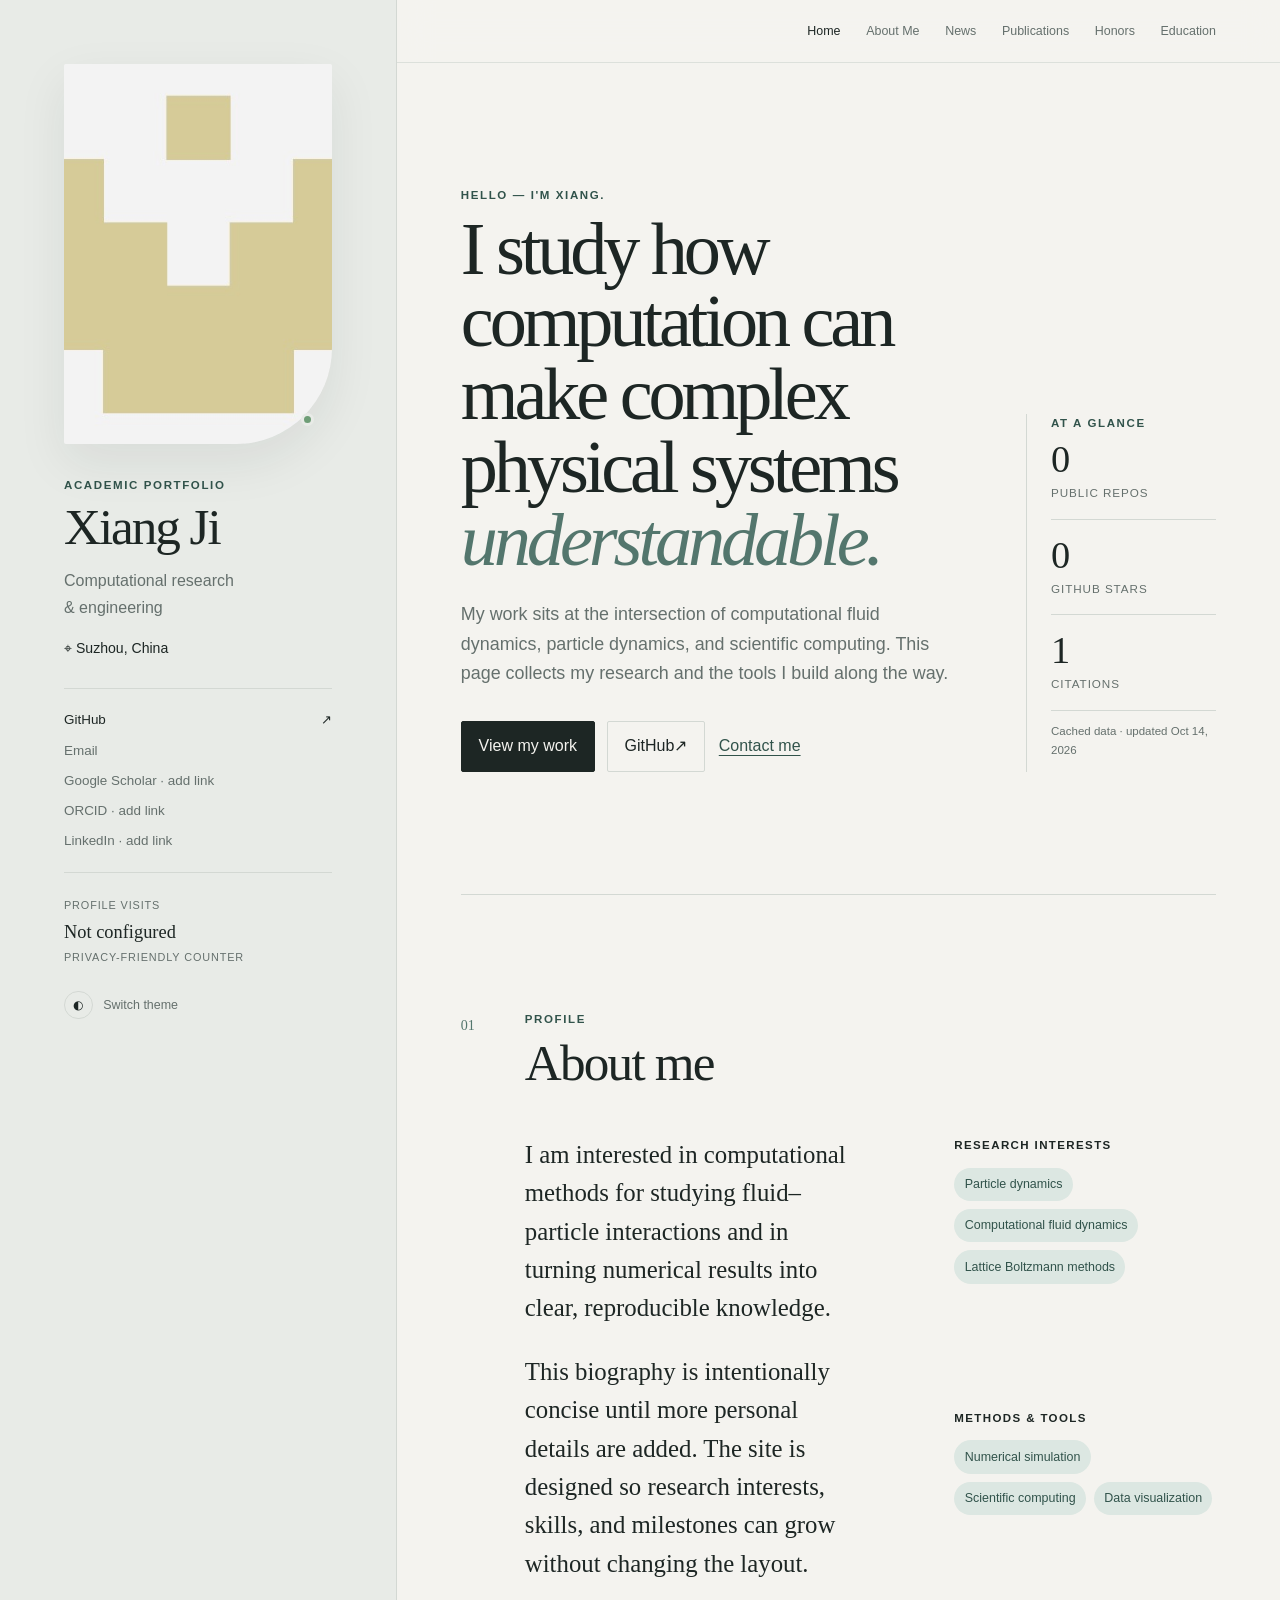
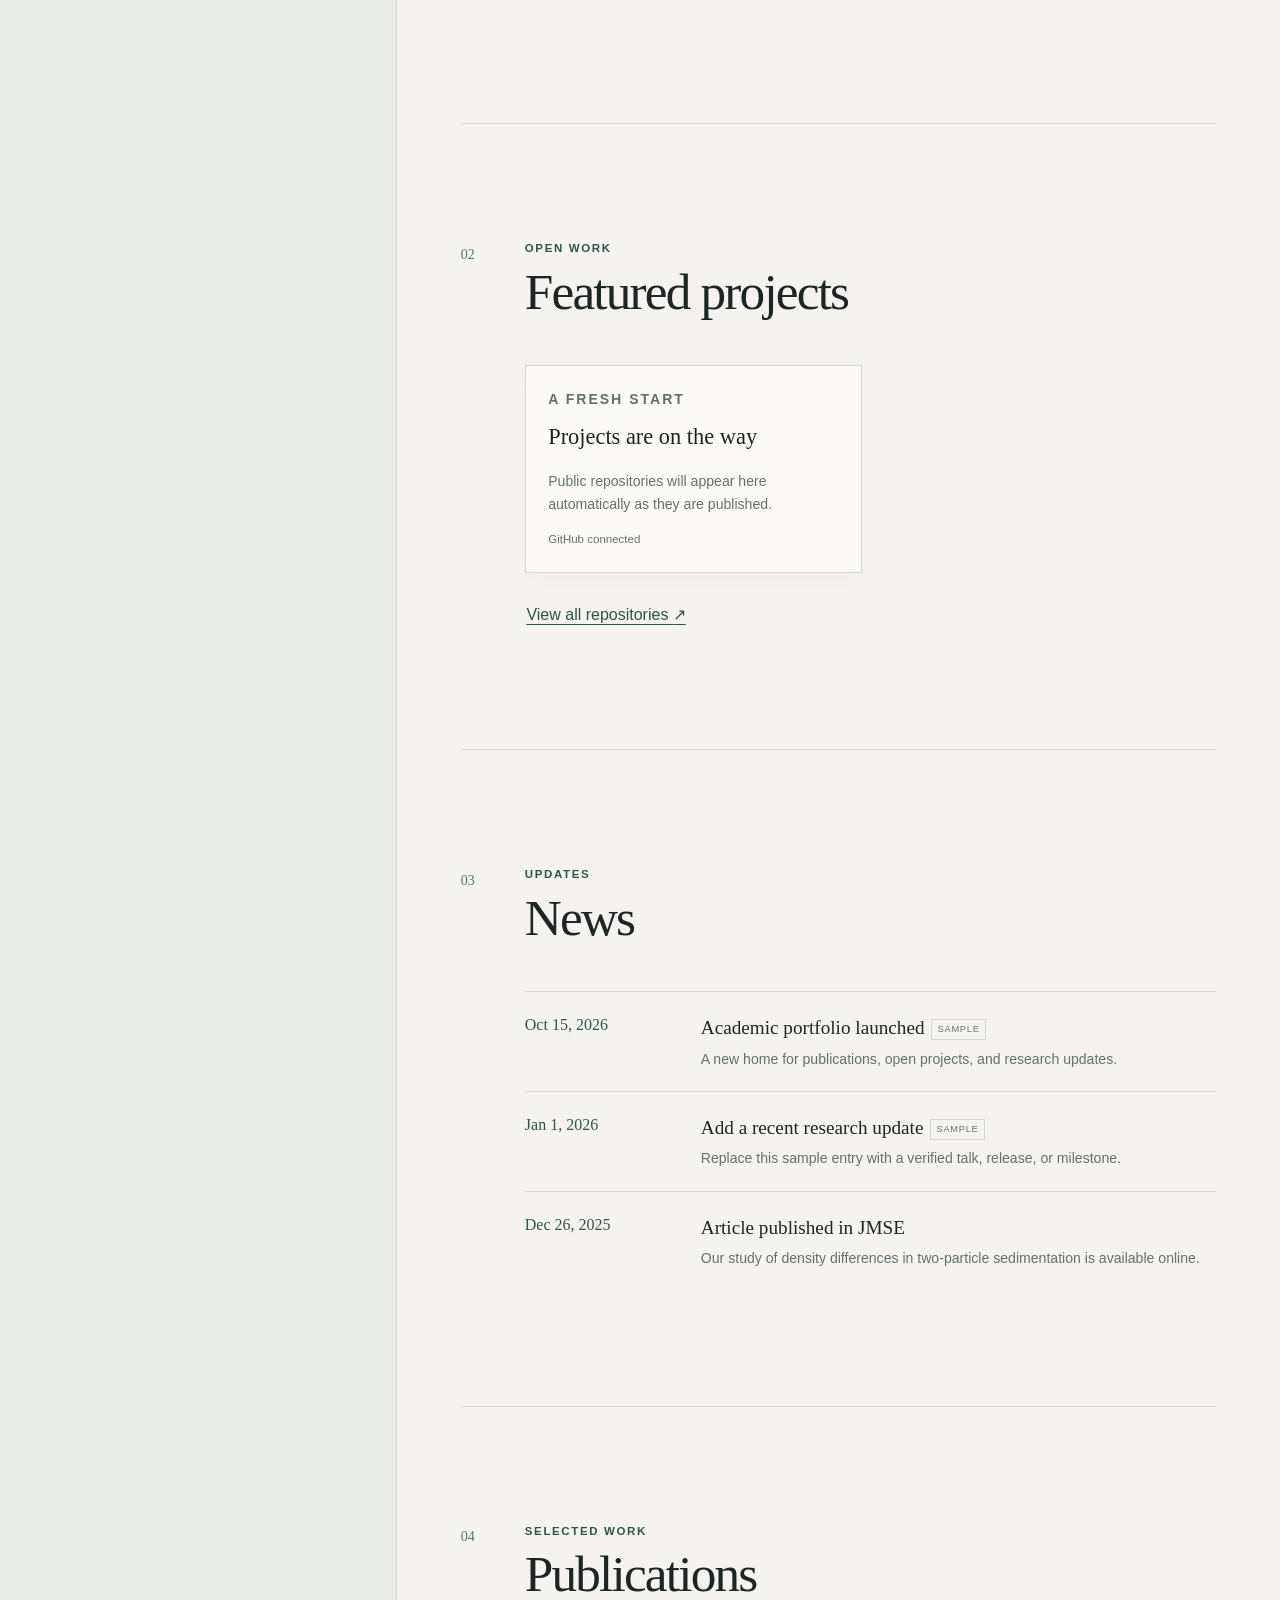
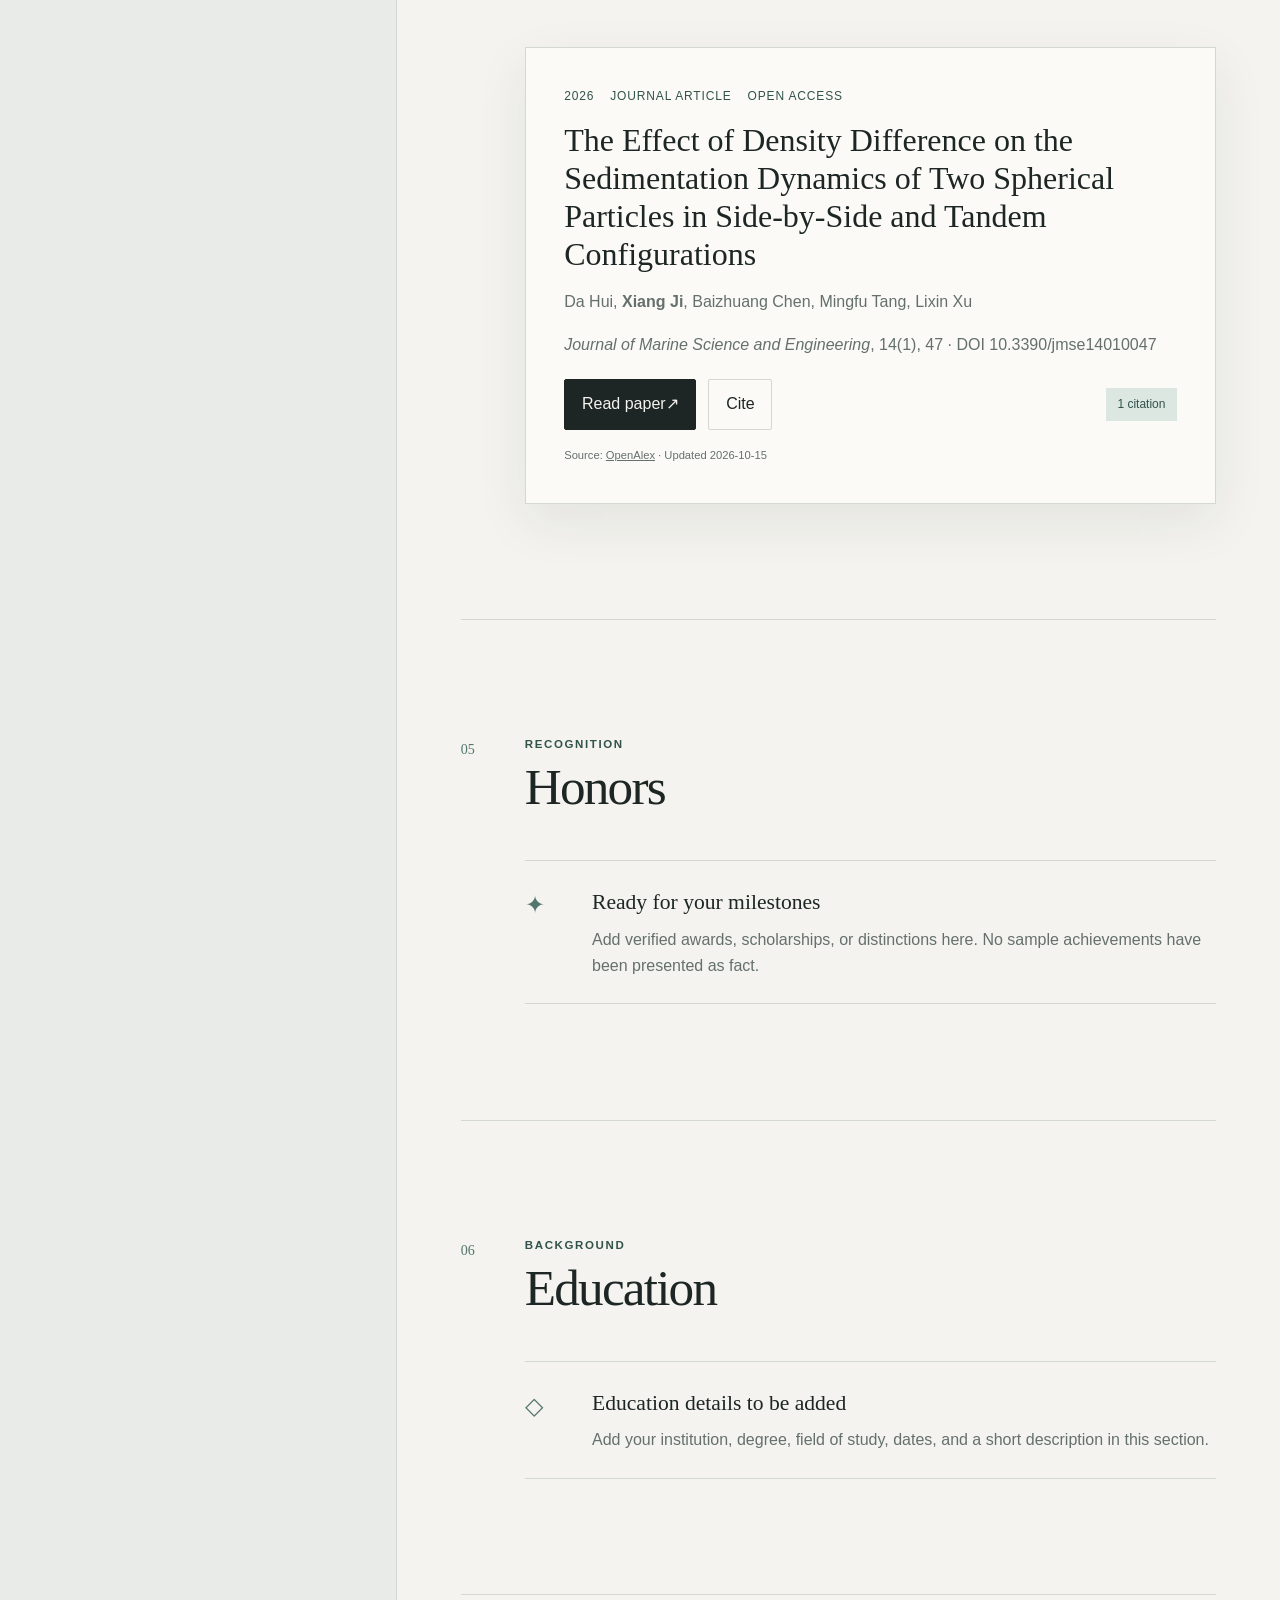
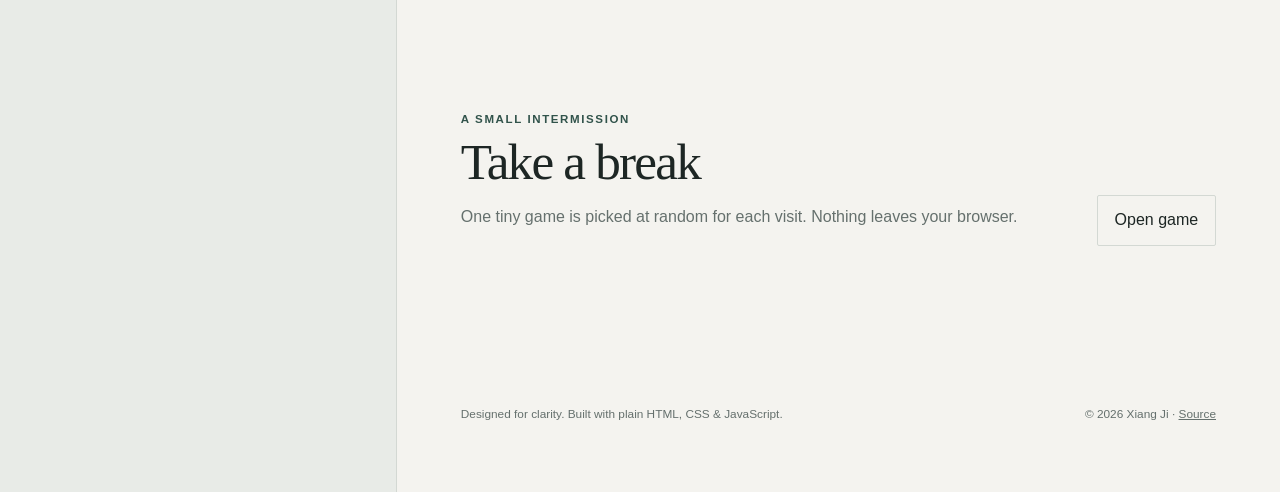
==== index.html @ 52440ca0 "Publish academic portfolio" ====
<!doctype html>
<html lang="en">
<head>
  <meta charset="utf-8">
  <meta name="viewport" content="width=device-width, initial-scale=1">
  <title>Xiang Ji — Academic & Research Portfolio</title>
  <meta name="description" content="Xiang Ji's academic portfolio: research, publications, projects, honors, and education.">
  <meta name="theme-color" content="#f4f3ef">
  <link rel="canonical" href="https://jixiang0278.github.io/">
  <link rel="icon" href="assets/favicon.svg" type="image/svg+xml">
  <meta property="og:type" content="website">
  <meta property="og:title" content="Xiang Ji — Academic & Research Portfolio">
  <meta property="og:description" content="Research, publications, projects, honors, and education.">
  <meta property="og:url" content="https://jixiang0278.github.io/">
  <meta property="og:image" content="https://avatars.githubusercontent.com/u/342905541?v=4">
  <link rel="preconnect" href="https://api.github.com">
  <link rel="preconnect" href="https://api.openalex.org">
  <link rel="stylesheet" href="styles.css">
  <script type="application/ld+json">
  {
    "@context": "https://schema.org",
    "@type": "Person",
    "name": "Xiang Ji",
    "url": "https://jixiang0278.github.io/",
    "sameAs": ["https://github.com/jixiang0278"],
    "homeLocation": {"@type": "Place", "name": "Suzhou, China"},
    "knowsAbout": ["Computational fluid dynamics", "Particle dynamics", "Scientific computing"]
  }
  </script>
</head>
<body>
  <a class="skip-link" href="#main-content">Skip to content</a>
  <div class="page-shell">
    <aside class="profile-panel" aria-label="Profile">
      <div class="profile-panel__inner">
        <div class="portrait-wrap">
          <img class="portrait" src="assets/profile.jpg" alt="Portrait of Xiang Ji" width="320" height="380" loading="eager" onerror="this.onerror=null;this.src='assets/profile-placeholder.svg'">
          <span class="availability-dot" aria-hidden="true"></span>
        </div>
        <p class="eyebrow">Academic portfolio</p>
        <h1>Xiang Ji</h1>
        <p class="role">Computational research<br>& engineering</p>
        <p class="location"><span aria-hidden="true">⌖</span> Suzhou, China</p>

        <div class="profile-links" aria-label="Profile links">
          <a href="https://github.com/jixiang0278" target="_blank" rel="noreferrer">GitHub <span aria-hidden="true">↗</span></a>
          <!-- TODO: Replace the placeholders below with your real profiles. -->
          <a class="is-placeholder" href="mailto:3068784729@qq.com">Email</a>
          <span class="is-placeholder" title="Add your Google Scholar URL">Google Scholar · add link</span>
          <span class="is-placeholder" title="Add your ORCID URL">ORCID · add link</span>
          <span class="is-placeholder" title="Add your LinkedIn URL">LinkedIn · add link</span>
        </div>

        <div class="visitor-card" aria-live="polite">
          <span class="visitor-card__label">Profile visits</span>
          <strong id="visitor-count">Not configured</strong>
          <span class="visitor-card__note">Privacy-friendly counter</span>
        </div>

        <button class="theme-toggle" id="theme-toggle" type="button" aria-label="Switch color theme" aria-pressed="false">
          <span class="theme-toggle__icon" aria-hidden="true">◐</span>
          <span>Switch theme</span>
        </button>
      </div>
    </aside>

    <div class="content-column">
      <header class="site-header">
        <nav class="site-nav" aria-label="Primary navigation">
          <a href="#home" class="active">Home</a>
          <a href="#about">About Me</a>
          <a href="#news">News</a>
          <a href="#publications">Publications</a>
          <a href="#honors">Honors</a>
          <a href="#education">Education</a>
        </nav>
      </header>

      <main id="main-content">
        <section class="hero section" id="home" aria-labelledby="home-heading">
          <div class="hero__copy">
            <p class="kicker">Hello — I'm Xiang.</p>
            <h2 id="home-heading">I study how computation can make complex physical systems <em>understandable.</em></h2>
            <p class="hero__lede">My work sits at the intersection of computational fluid dynamics, particle dynamics, and scientific computing. This page collects my research and the tools I build along the way.</p>
            <div class="button-row">
              <a class="button button--primary" href="#publications">View my work</a>
              <a class="button button--secondary" href="https://github.com/jixiang0278" target="_blank" rel="noreferrer">GitHub <span aria-hidden="true">↗</span></a>
              <a class="text-link" href="mailto:3068784729@qq.com">Contact me</a>
            </div>
          </div>
          <div class="hero__aside" aria-label="At a glance">
            <p class="micro-label">At a glance</p>
            <div class="stat-grid">
              <div><strong id="repo-count">0</strong><span>public repos</span></div>
              <div><strong id="star-count">0</strong><span>GitHub stars</span></div>
              <div><strong id="citation-count">1</strong><span>citations</span></div>
            </div>
            <p class="data-note" id="stats-note">Cached data · updated 15 Oct 2026</p>
          </div>
        </section>

        <section class="section" id="about" aria-labelledby="about-heading">
          <div class="section-heading">
            <p class="section-index">01</p>
            <div><p class="eyebrow">Profile</p><h2 id="about-heading">About me</h2></div>
          </div>
          <div class="about-grid">
            <div class="prose">
              <!-- TODO: Personalize this draft biography. -->
              <p>I am interested in computational methods for studying fluid–particle interactions and in turning numerical results into clear, reproducible knowledge.</p>
              <p>This biography is intentionally concise until more personal details are added. The site is designed so research interests, skills, and milestones can grow without changing the layout.</p>
            </div>
            <div class="tag-groups">
              <div><h3>Research interests</h3><ul class="tag-list"><li>Particle dynamics</li><li>Computational fluid dynamics</li><li>Lattice Boltzmann methods</li></ul></div>
              <div><h3>Methods & tools</h3><ul class="tag-list"><li>Numerical simulation</li><li>Scientific computing</li><li>Data visualization</li></ul></div>
            </div>
          </div>
        </section>

        <section class="section projects-section" id="projects" aria-labelledby="projects-heading">
          <div class="section-heading">
            <p class="section-index">02</p>
            <div><p class="eyebrow">Open work</p><h2 id="projects-heading">Featured projects</h2></div>
          </div>
          <div class="project-grid" id="project-grid" aria-live="polite">
            <article class="project-card project-card--loading"><p>Loading public repositories…</p></article>
          </div>
          <a class="text-link arrow-link" href="https://github.com/jixiang0278?tab=repositories" target="_blank" rel="noreferrer">View all repositories <span aria-hidden="true">↗</span></a>
        </section>

        <section class="section" id="news" aria-labelledby="news-heading">
          <div class="section-heading">
            <p class="section-index">03</p>
            <div><p class="eyebrow">Updates</p><h2 id="news-heading">News</h2></div>
          </div>
          <ol class="timeline" id="news-list">
            <li><time>Draft</time><div><h3>News is ready to personalize</h3><p>Replace the clearly marked sample entries in <code>data/news.json</code>.</p></div></li>
          </ol>
        </section>

        <section class="section" id="publications" aria-labelledby="publications-heading">
          <div class="section-heading">
            <p class="section-index">04</p>
            <div><p class="eyebrow">Selected work</p><h2 id="publications-heading">Publications</h2></div>
          </div>
          <div id="publication-list">
            <article class="publication-card">
              <p>Loading publication data…</p>
            </article>
          </div>
        </section>

        <section class="section" id="honors" aria-labelledby="honors-heading">
          <div class="section-heading">
            <p class="section-index">05</p>
            <div><p class="eyebrow">Recognition</p><h2 id="honors-heading">Honors</h2></div>
          </div>
          <div class="empty-state">
            <span aria-hidden="true">✦</span>
            <div><h3>Ready for your milestones</h3><p>Add verified awards, scholarships, or distinctions here. No sample achievements have been presented as fact.</p></div>
          </div>
        </section>

        <section class="section" id="education" aria-labelledby="education-heading">
          <div class="section-heading">
            <p class="section-index">06</p>
            <div><p class="eyebrow">Background</p><h2 id="education-heading">Education</h2></div>
          </div>
          <div class="empty-state">
            <span aria-hidden="true">◇</span>
            <div><h3>Education details to be added</h3><p>Add your institution, degree, field of study, dates, and a short description in this section.</p></div>
          </div>
        </section>

        <section class="section game-section" id="break" aria-labelledby="game-heading">
          <div class="game-intro">
            <div><p class="eyebrow">A small intermission</p><h2 id="game-heading">Take a break</h2><p>One tiny game is picked at random for each visit. Nothing leaves your browser.</p></div>
            <button class="button button--secondary" id="game-toggle" type="button" aria-expanded="false" aria-controls="game-panel">Open game</button>
          </div>
          <div class="game-panel" id="game-panel" hidden>
            <div class="game-toolbar">
              <div><p class="micro-label">Now playing</p><h3 id="game-title">Mini game</h3></div>
              <p class="score">Score <strong id="game-score">0</strong></p>
              <div class="game-actions"><button id="game-start" type="button">Start</button><button id="game-pause" type="button">Pause</button><button id="game-restart" type="button">Restart</button></div>
            </div>
            <div class="game-stage" id="game-stage" tabindex="0" aria-label="Mini game area"></div>
            <p class="game-help" id="game-help">Open the game to see the controls.</p>
          </div>
        </section>
      </main>

      <footer class="site-footer">
        <p>Designed for clarity. Built with plain HTML, CSS & JavaScript.</p>
        <p>© <span id="current-year"></span> Xiang Ji · <a href="https://github.com/jixiang0278/jixiang0278.github.io">Source</a></p>
      </footer>
    </div>
  </div>

  <dialog class="citation-dialog" id="citation-dialog">
    <form method="dialog"><button class="dialog-close" aria-label="Close citation">×</button></form>
    <p class="eyebrow">BibTeX</p>
    <h2>Cite this work</h2>
    <pre id="bibtex-content"></pre>
    <button class="button button--primary" id="copy-bibtex" type="button">Copy BibTeX</button>
    <p class="copy-status" id="copy-status" aria-live="polite"></p>
  </dialog>

  <script src="script.js" defer></script>
</body>
</html>
---- styles.css ----
:root {
  color-scheme: light;
  --bg: #f4f3ef;
  --panel: #e8ebe7;
  --surface: #fbfaf7;
  --ink: #1d2624;
  --muted: #65706d;
  --line: #d3d8d3;
  --accent: #53766d;
  --accent-dark: #31534b;
  --accent-soft: #dce7e2;
  --serif: "Iowan Old Style", "Palatino Linotype", Palatino, Georgia, serif;
  --sans: Inter, ui-sans-serif, -apple-system, BlinkMacSystemFont, "Segoe UI", sans-serif;
  --shadow: 0 18px 50px rgba(29, 38, 36, .08);
}

[data-theme="dark"] {
  color-scheme: dark;
  --bg: #151a19;
  --panel: #1c2522;
  --surface: #202725;
  --ink: #eef1ec;
  --muted: #a5b0ac;
  --line: #34403c;
  --accent: #8bb2a7;
  --accent-dark: #bdd2cb;
  --accent-soft: #283a35;
  --shadow: 0 18px 50px rgba(0, 0, 0, .25);
}

* { box-sizing: border-box; }
html { scroll-behavior: smooth; scroll-padding-top: 6rem; }
body { margin: 0; background: var(--bg); color: var(--ink); font-family: var(--sans); line-height: 1.65; }
a { color: inherit; }
button, input { font: inherit; }
button, a { -webkit-tap-highlight-color: transparent; }
img { max-width: 100%; display: block; }
::selection { background: var(--accent); color: var(--surface); }

.skip-link { position: fixed; left: 1rem; top: -5rem; z-index: 100; padding: .7rem 1rem; background: var(--ink); color: var(--bg); border-radius: .4rem; }
.skip-link:focus { top: 1rem; }
.page-shell { display: grid; grid-template-columns: minmax(260px, 31vw) 1fr; min-height: 100vh; }
.profile-panel { background: var(--panel); border-right: 1px solid var(--line); }
.profile-panel__inner { position: sticky; top: 0; min-height: 100vh; max-width: 470px; margin-left: auto; padding: clamp(2rem, 5vw, 5.5rem); display: flex; flex-direction: column; align-items: flex-start; }
.portrait-wrap { position: relative; width: min(100%, 270px); margin-bottom: 2rem; }
.portrait { width: 100%; aspect-ratio: 4 / 4.5; object-fit: cover; object-position: center; filter: saturate(.78) contrast(1.03); border-radius: 2px 2px 6rem 2px; box-shadow: var(--shadow); background: var(--surface); }
.availability-dot { position: absolute; right: 1.1rem; bottom: 1.1rem; width: 13px; height: 13px; background: #6e9d76; border: 3px solid var(--panel); border-radius: 50%; }
.eyebrow, .kicker, .micro-label { margin: 0 0 .45rem; color: var(--accent-dark); font-size: .72rem; font-weight: 700; letter-spacing: .14em; text-transform: uppercase; }
.profile-panel h1 { margin: 0; font-family: var(--serif); font-size: clamp(2.5rem, 4vw, 4.3rem); font-weight: 500; line-height: .98; letter-spacing: -.04em; }
.role { margin: 1rem 0; color: var(--muted); font-size: 1rem; }
.location { margin: 0 0 1.75rem; font-size: .88rem; }
.profile-links { display: grid; gap: .5rem; width: 100%; max-width: 270px; padding: 1.25rem 0; border-top: 1px solid var(--line); border-bottom: 1px solid var(--line); font-size: .84rem; }
.profile-links a { text-decoration: none; display: flex; justify-content: space-between; }
.profile-links a:hover { color: var(--accent-dark); }
.is-placeholder { color: var(--muted); }
.visitor-card { margin: 1.5rem 0; display: grid; }
.visitor-card__label, .visitor-card__note { color: var(--muted); font-size: .68rem; letter-spacing: .08em; text-transform: uppercase; }
.visitor-card strong { margin: .1rem 0; font-family: var(--serif); font-size: 1.15rem; font-weight: 500; }
.theme-toggle { margin-top: auto; border: 0; padding: 0; background: transparent; color: var(--muted); cursor: pointer; display: inline-flex; gap: .65rem; align-items: center; font-size: .78rem; }
.theme-toggle__icon { display: grid; place-items: center; width: 1.8rem; height: 1.8rem; border: 1px solid var(--line); border-radius: 50%; color: var(--ink); }

.content-column { min-width: 0; }
.site-header { position: sticky; top: 0; z-index: 20; display: flex; justify-content: flex-end; padding: 1.3rem clamp(1.5rem, 5vw, 5rem); background: color-mix(in srgb, var(--bg) 88%, transparent); backdrop-filter: blur(16px); border-bottom: 1px solid color-mix(in srgb, var(--line) 72%, transparent); }
.site-nav { display: flex; gap: clamp(.8rem, 2vw, 2rem); overflow-x: auto; scrollbar-width: none; }
.site-nav a { position: relative; flex: 0 0 auto; color: var(--muted); font-size: .78rem; text-decoration: none; }
.site-nav a:hover, .site-nav a.active { color: var(--ink); }
.site-nav a.active::after { content: ""; position: absolute; left: 0; right: 0; bottom: -.45rem; height: 1px; background: var(--accent); }
main, .site-footer { width: min(1040px, calc(100% - clamp(3rem, 10vw, 10rem))); margin-inline: auto; }
.section { padding: clamp(4.5rem, 9vw, 8.5rem) 0; border-bottom: 1px solid var(--line); }
.hero { min-height: calc(100vh - 68px); display: grid; align-content: center; grid-template-columns: minmax(0, 1.8fr) minmax(190px, .7fr); gap: clamp(3rem, 6vw, 7rem); }
.hero h2 { margin: .5rem 0 1.5rem; max-width: 760px; font-family: var(--serif); font-size: clamp(2.8rem, 5.8vw, 6.6rem); font-weight: 400; line-height: .98; letter-spacing: -.055em; text-wrap: balance; }
.hero h2 em { color: var(--accent); font-weight: inherit; }
.hero__lede { max-width: 680px; margin: 0 0 2rem; color: var(--muted); font-size: clamp(1rem, 1.4vw, 1.16rem); }
.button-row { display: flex; flex-wrap: wrap; align-items: center; gap: .75rem; }
.button { display: inline-flex; align-items: center; justify-content: center; min-height: 44px; padding: .7rem 1.05rem; border: 1px solid var(--line); border-radius: 2px; text-decoration: none; cursor: pointer; transition: transform .18s ease, background .18s ease; }
.button:hover { transform: translateY(-2px); }
.button--primary { background: var(--ink); border-color: var(--ink); color: var(--bg); }
.button--secondary { background: transparent; color: var(--ink); }
.text-link { padding: .35rem .1rem; color: var(--accent-dark); text-underline-offset: .25rem; }
.hero__aside { align-self: end; padding-left: 1.5rem; border-left: 1px solid var(--line); }
.stat-grid { display: grid; gap: 1rem; }
.stat-grid div { display: grid; padding-bottom: 1rem; border-bottom: 1px solid var(--line); }
.stat-grid strong { font-family: var(--serif); font-size: 2.4rem; font-weight: 400; line-height: 1; }
.stat-grid span { margin-top: .3rem; color: var(--muted); font-size: .73rem; text-transform: uppercase; letter-spacing: .08em; }
.data-note { color: var(--muted); font-size: .72rem; }

.section-heading { display: grid; grid-template-columns: 4rem 1fr; margin-bottom: 3rem; }
.section-index { margin: .2rem 0 0; color: var(--accent); font-family: var(--serif); font-size: .88rem; }
.section-heading h2, .game-intro h2 { margin: 0; font-family: var(--serif); font-size: clamp(2.3rem, 4vw, 4.1rem); font-weight: 400; letter-spacing: -.035em; line-height: 1; }
.about-grid { display: grid; grid-template-columns: 1fr .8fr; gap: clamp(2rem, 8vw, 7rem); padding-left: 4rem; }
.prose { font-family: var(--serif); font-size: clamp(1.2rem, 2vw, 1.55rem); line-height: 1.55; }
.prose p:first-child { margin-top: 0; }
.tag-groups { display: grid; gap: 2rem; }
.tag-groups h3 { margin: 0 0 .8rem; font-size: .72rem; text-transform: uppercase; letter-spacing: .12em; }
.tag-list { display: flex; flex-wrap: wrap; gap: .5rem; margin: 0; padding: 0; list-style: none; }
.tag-list li { padding: .4rem .65rem; background: var(--accent-soft); color: var(--accent-dark); border-radius: 999px; font-size: .78rem; }
.project-grid { display: grid; grid-template-columns: repeat(2, minmax(0, 1fr)); gap: 1rem; margin: 0 0 1.5rem 4rem; }
.project-card { min-height: 200px; padding: 1.4rem; background: var(--surface); border: 1px solid var(--line); box-shadow: 0 8px 30px rgba(0,0,0,.025); display: flex; flex-direction: column; }
.project-card__top { display: flex; justify-content: space-between; gap: 1rem; }
.project-card h3 { margin: 0; font-family: var(--serif); font-size: 1.4rem; font-weight: 500; }
.project-card h3 a { text-decoration: none; }
.project-card h3 a:hover { color: var(--accent-dark); }
.project-card p { color: var(--muted); font-size: .88rem; }
.project-card__meta { display: flex; gap: 1rem; margin-top: auto; color: var(--muted); font-size: .72rem; }
.language-dot { display: inline-block; width: 7px; height: 7px; margin-right: .35rem; border-radius: 50%; background: var(--accent); }
.arrow-link { display: inline-block; margin-left: 4rem; }

.timeline { margin: 0 0 0 4rem; padding: 0; list-style: none; }
.timeline li { display: grid; grid-template-columns: 9rem 1fr; gap: 2rem; padding: 1.25rem 0; border-top: 1px solid var(--line); }
.timeline time { color: var(--accent-dark); font-family: var(--serif); }
.timeline h3 { margin: 0; font-family: var(--serif); font-size: 1.2rem; font-weight: 500; }
.timeline p { margin: .25rem 0 0; color: var(--muted); font-size: .88rem; }
.placeholder-badge { display: inline-block; margin-left: .4rem; padding: .12rem .35rem; border: 1px solid var(--line); color: var(--muted); font-family: var(--sans); font-size: .58rem; letter-spacing: .08em; text-transform: uppercase; vertical-align: middle; }
.publication-card { margin-left: 4rem; padding: clamp(1.5rem, 3vw, 2.4rem); background: var(--surface); border: 1px solid var(--line); box-shadow: var(--shadow); }
.publication-meta { display: flex; flex-wrap: wrap; gap: .5rem 1rem; color: var(--accent-dark); font-size: .75rem; text-transform: uppercase; letter-spacing: .07em; }
.publication-card h3 { max-width: 780px; margin: 1rem 0; font-family: var(--serif); font-size: clamp(1.55rem, 2.5vw, 2.35rem); font-weight: 500; line-height: 1.18; }
.publication-authors, .publication-journal { color: var(--muted); }
.publication-actions { display: flex; flex-wrap: wrap; align-items: center; gap: .75rem; margin-top: 1.3rem; }
.citation-chip { margin-left: auto; padding: .4rem .7rem; background: var(--accent-soft); color: var(--accent-dark); font-size: .75rem; }
.citation-source { margin: 1rem 0 0; color: var(--muted); font-size: .7rem; }
.empty-state { margin-left: 4rem; display: grid; grid-template-columns: 3rem 1fr; gap: 1.2rem; max-width: 700px; padding: 1.5rem 0; border-top: 1px solid var(--line); border-bottom: 1px solid var(--line); }
.empty-state > span { color: var(--accent); font-size: 1.5rem; }
.empty-state h3 { margin: 0; font-family: var(--serif); font-size: 1.35rem; font-weight: 500; }
.empty-state p { margin: .35rem 0 0; color: var(--muted); }

.game-section { border-bottom: 0; }
.game-intro { display: flex; justify-content: space-between; align-items: end; gap: 2rem; }
.game-intro p:not(.eyebrow) { max-width: 560px; color: var(--muted); }
.game-panel { margin-top: 2rem; padding: 1.25rem; background: var(--surface); border: 1px solid var(--line); }
.game-toolbar { display: flex; align-items: center; justify-content: space-between; gap: 1rem; margin-bottom: 1rem; }
.game-toolbar h3 { margin: 0; font-family: var(--serif); font-weight: 500; }
.score { margin: 0; color: var(--muted); }
.score strong { color: var(--ink); font-size: 1.3rem; }
.game-actions { display: flex; gap: .4rem; }
.game-actions button { padding: .4rem .65rem; background: transparent; color: var(--ink); border: 1px solid var(--line); cursor: pointer; }
.game-stage { position: relative; width: 100%; min-height: 330px; overflow: hidden; background: var(--panel); border: 1px solid var(--line); outline: none; touch-action: none; }
.game-stage:focus-visible { box-shadow: 0 0 0 3px var(--accent-soft); }
.game-help { margin: .7rem 0 0; color: var(--muted); font-size: .75rem; }
.catch-target { position: absolute; display: grid; place-items: center; width: 48px; height: 48px; padding: 0; border: 0; border-radius: 50%; background: var(--accent); color: white; cursor: pointer; font-size: 1.2rem; }
.memory-board { display: grid; grid-template-columns: repeat(4, minmax(48px, 90px)); justify-content: center; gap: .6rem; padding: 1.5rem; }
.memory-card { aspect-ratio: 1; border: 1px solid var(--line); background: var(--accent); color: transparent; cursor: pointer; font-size: 1.7rem; }
.memory-card.revealed, .memory-card.matched { background: var(--surface); color: var(--ink); }
.snake-cell { position: absolute; background: var(--accent); border: 1px solid var(--panel); }
.snake-food { position: absolute; background: #bc765d; border-radius: 50%; }
.touch-controls { display: grid; grid-template-columns: repeat(3, 42px); justify-content: center; gap: .25rem; margin-top: .65rem; }
.touch-controls button { min-height: 38px; background: transparent; border: 1px solid var(--line); color: var(--ink); }
.touch-controls .up { grid-column: 2; }.touch-controls .left { grid-column: 1; grid-row: 2; }.touch-controls .down { grid-column: 2; grid-row: 2; }.touch-controls .right { grid-column: 3; grid-row: 2; }

.site-footer { display: flex; justify-content: space-between; gap: 2rem; padding: 2rem 0 3.5rem; color: var(--muted); font-size: .74rem; }
.citation-dialog { width: min(680px, calc(100% - 2rem)); padding: 2rem; background: var(--surface); color: var(--ink); border: 1px solid var(--line); box-shadow: var(--shadow); }
.citation-dialog::backdrop { background: rgba(10,16,14,.65); backdrop-filter: blur(4px); }
.citation-dialog h2 { font-family: var(--serif); font-weight: 500; }
.dialog-close { float: right; border: 0; background: transparent; color: var(--ink); font-size: 1.8rem; cursor: pointer; }
.citation-dialog pre { max-height: 300px; overflow: auto; padding: 1rem; white-space: pre-wrap; background: var(--panel); font-size: .75rem; }
.copy-status { min-height: 1em; color: var(--accent-dark); font-size: .75rem; }

@media (max-width: 980px) {
  .page-shell { grid-template-columns: 1fr; }
  .profile-panel { border-right: 0; border-bottom: 1px solid var(--line); }
  .profile-panel__inner { position: relative; min-height: auto; max-width: none; margin: 0; display: grid; grid-template-columns: 150px 1fr; gap: .4rem 1.5rem; padding: 2rem clamp(1.5rem, 6vw, 4rem); }
  .portrait-wrap { grid-row: 1 / 8; width: 150px; margin: 0; }
  .profile-panel h1, .profile-panel .eyebrow, .role, .location, .profile-links, .visitor-card, .theme-toggle { grid-column: 2; }
  .profile-links { grid-template-columns: repeat(2, minmax(0, 1fr)); max-width: none; }
  .visitor-card { margin: .4rem 0; }
  .theme-toggle { margin-top: .3rem; }
  .hero { min-height: auto; padding-top: 7rem; }
}

@media (max-width: 720px) {
  html { scroll-padding-top: 5rem; }
  .profile-panel__inner { grid-template-columns: 90px 1fr; gap: .3rem 1rem; }
  .portrait-wrap { width: 90px; }
  .profile-panel h1 { font-size: 2.2rem; }
  .role { margin: .4rem 0; }
  .profile-links { grid-column: 1 / -1; margin-top: 1rem; }
  .visitor-card, .theme-toggle { grid-column: 1 / -1; }
  .site-header { justify-content: flex-start; padding: 1rem 1.2rem; }
  .site-nav { gap: 1.2rem; }
  main, .site-footer { width: calc(100% - 2.4rem); }
  .hero { grid-template-columns: 1fr; gap: 3rem; }
  .hero__aside { padding-left: 0; border-left: 0; }
  .stat-grid { grid-template-columns: repeat(3, 1fr); gap: .6rem; }
  .stat-grid div { border-bottom: 0; border-right: 1px solid var(--line); }
  .stat-grid div:last-child { border: 0; }
  .stat-grid strong { font-size: 1.8rem; }
  .section-heading { grid-template-columns: 2.5rem 1fr; }
  .about-grid, .project-grid { grid-template-columns: 1fr; margin-left: 0; padding-left: 0; }
  .timeline, .publication-card, .empty-state, .arrow-link { margin-left: 0; }
  .timeline li { grid-template-columns: 1fr; gap: .3rem; }
  .game-intro, .game-toolbar, .site-footer { align-items: flex-start; flex-direction: column; }
  .game-stage { min-height: 290px; }
  .citation-chip { margin-left: 0; }
}

@media (prefers-reduced-motion: reduce) {
  html { scroll-behavior: auto; }
  *, *::before, *::after { animation-duration: .01ms !important; animation-iteration-count: 1 !important; transition-duration: .01ms !important; }
}

@media print {
  :root { --bg: white; --panel: white; --surface: white; --ink: black; --muted: #444; --line: #bbb; }
  .site-header, .theme-toggle, .game-section, .button-row, .visitor-card { display: none !important; }
  .page-shell { display: block; }
  .profile-panel { border: 0; }
  .profile-panel__inner { position: static; min-height: 0; max-width: none; padding: 1rem 0; }
  .portrait-wrap { width: 120px; }
  main, .site-footer { width: 100%; }
  .section { break-inside: avoid; padding: 2rem 0; }
  .hero { min-height: 0; }
}
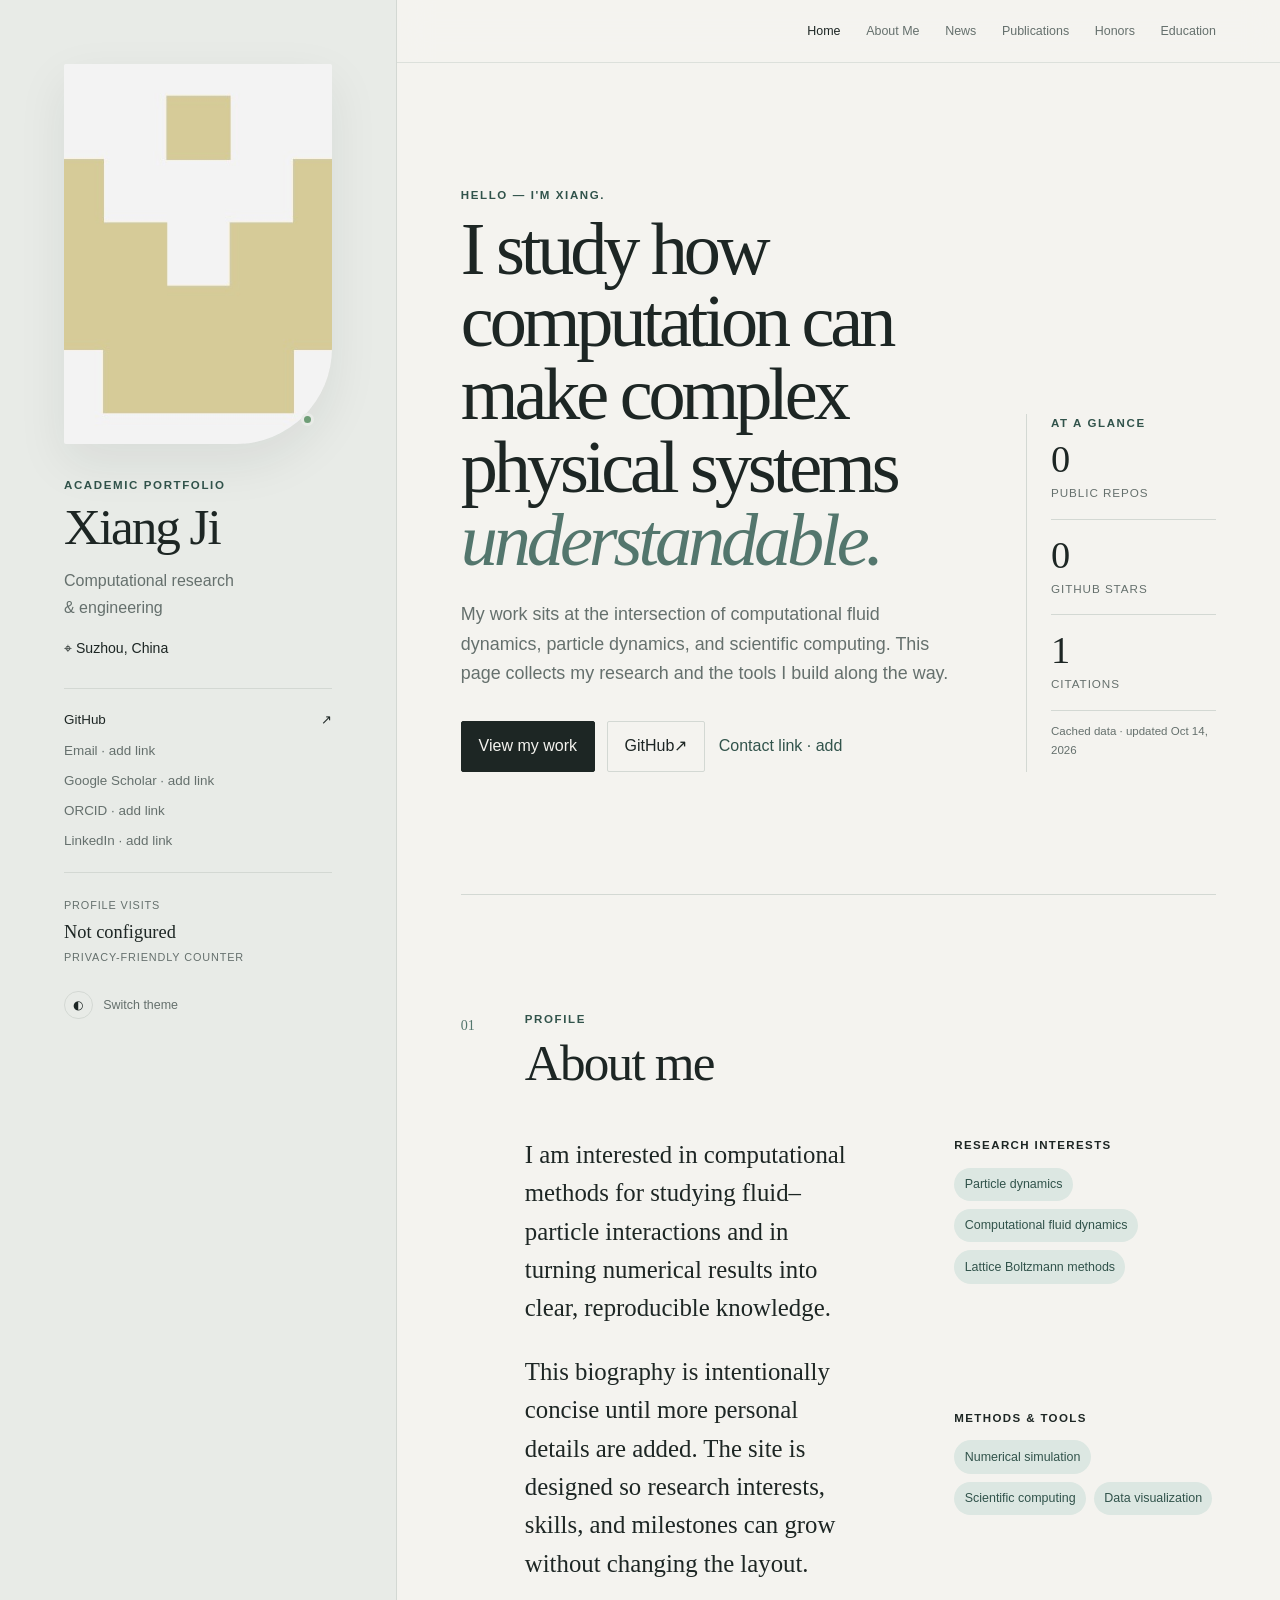
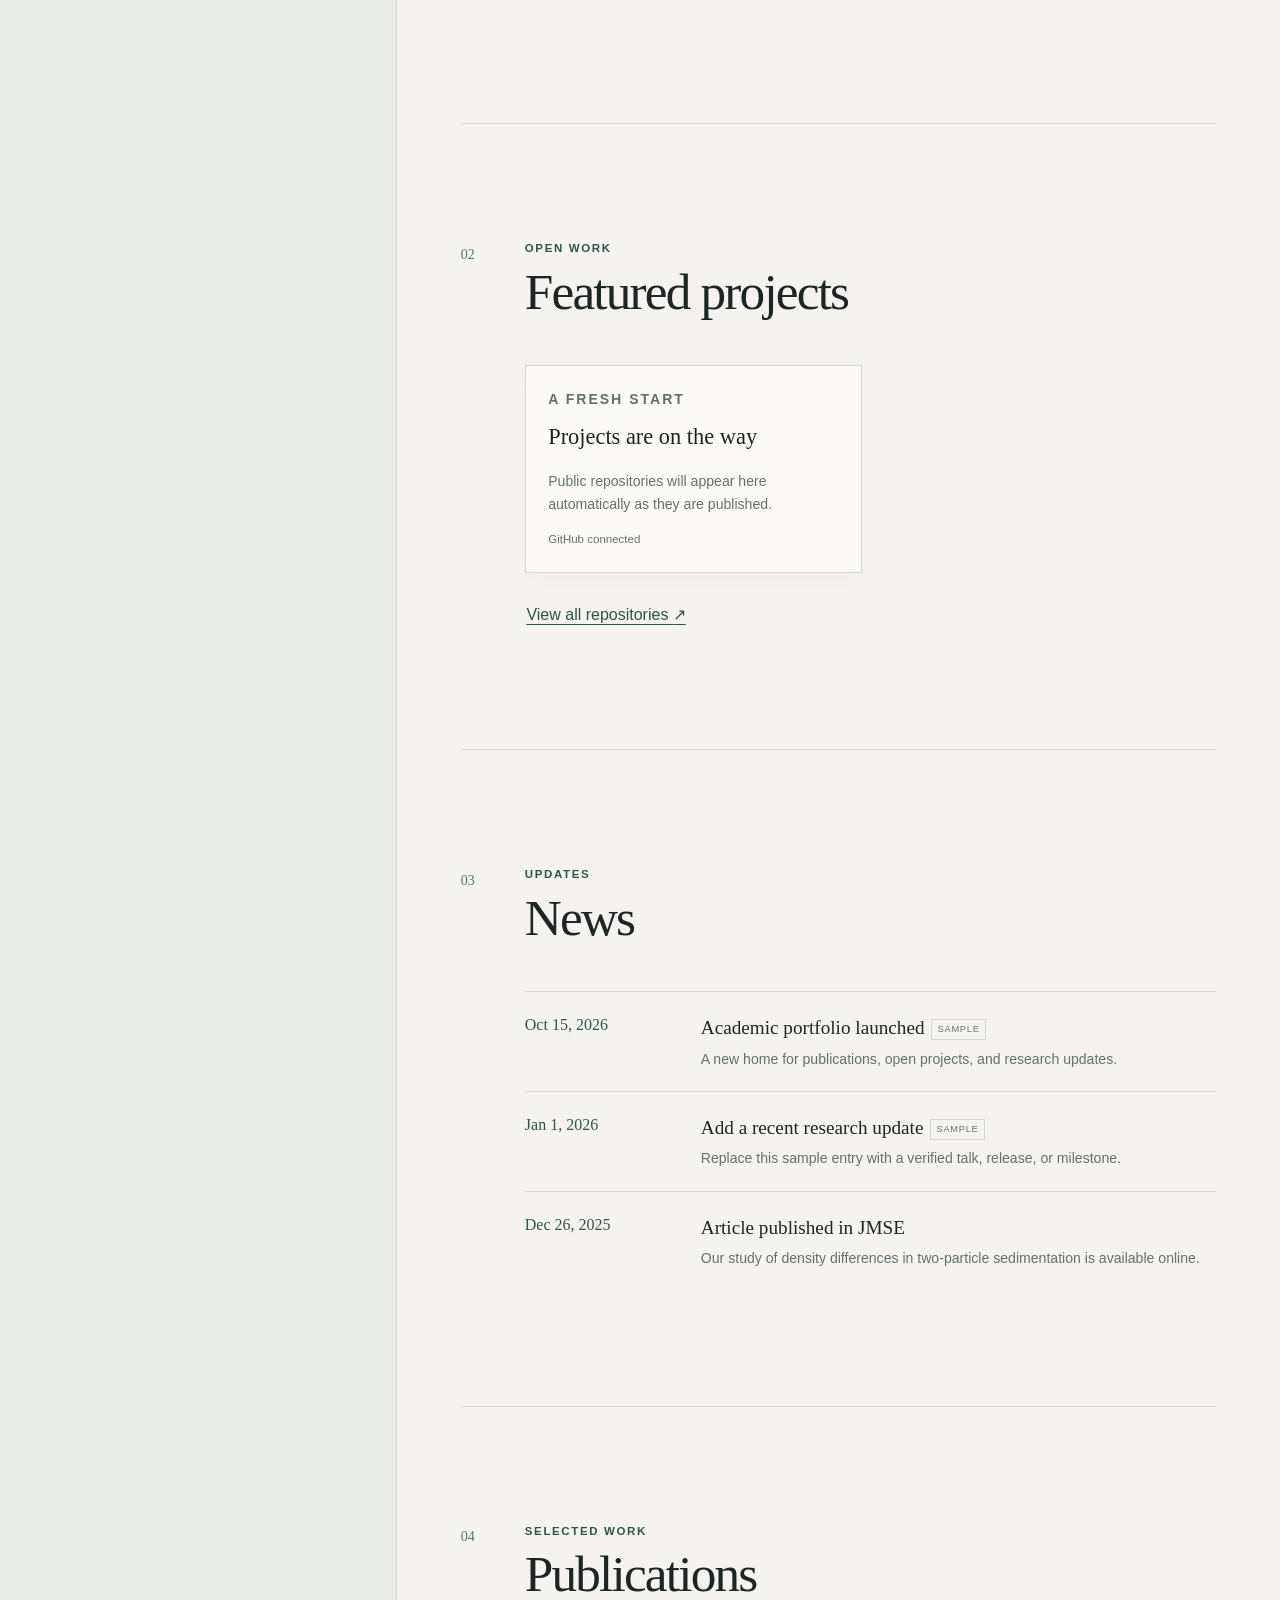
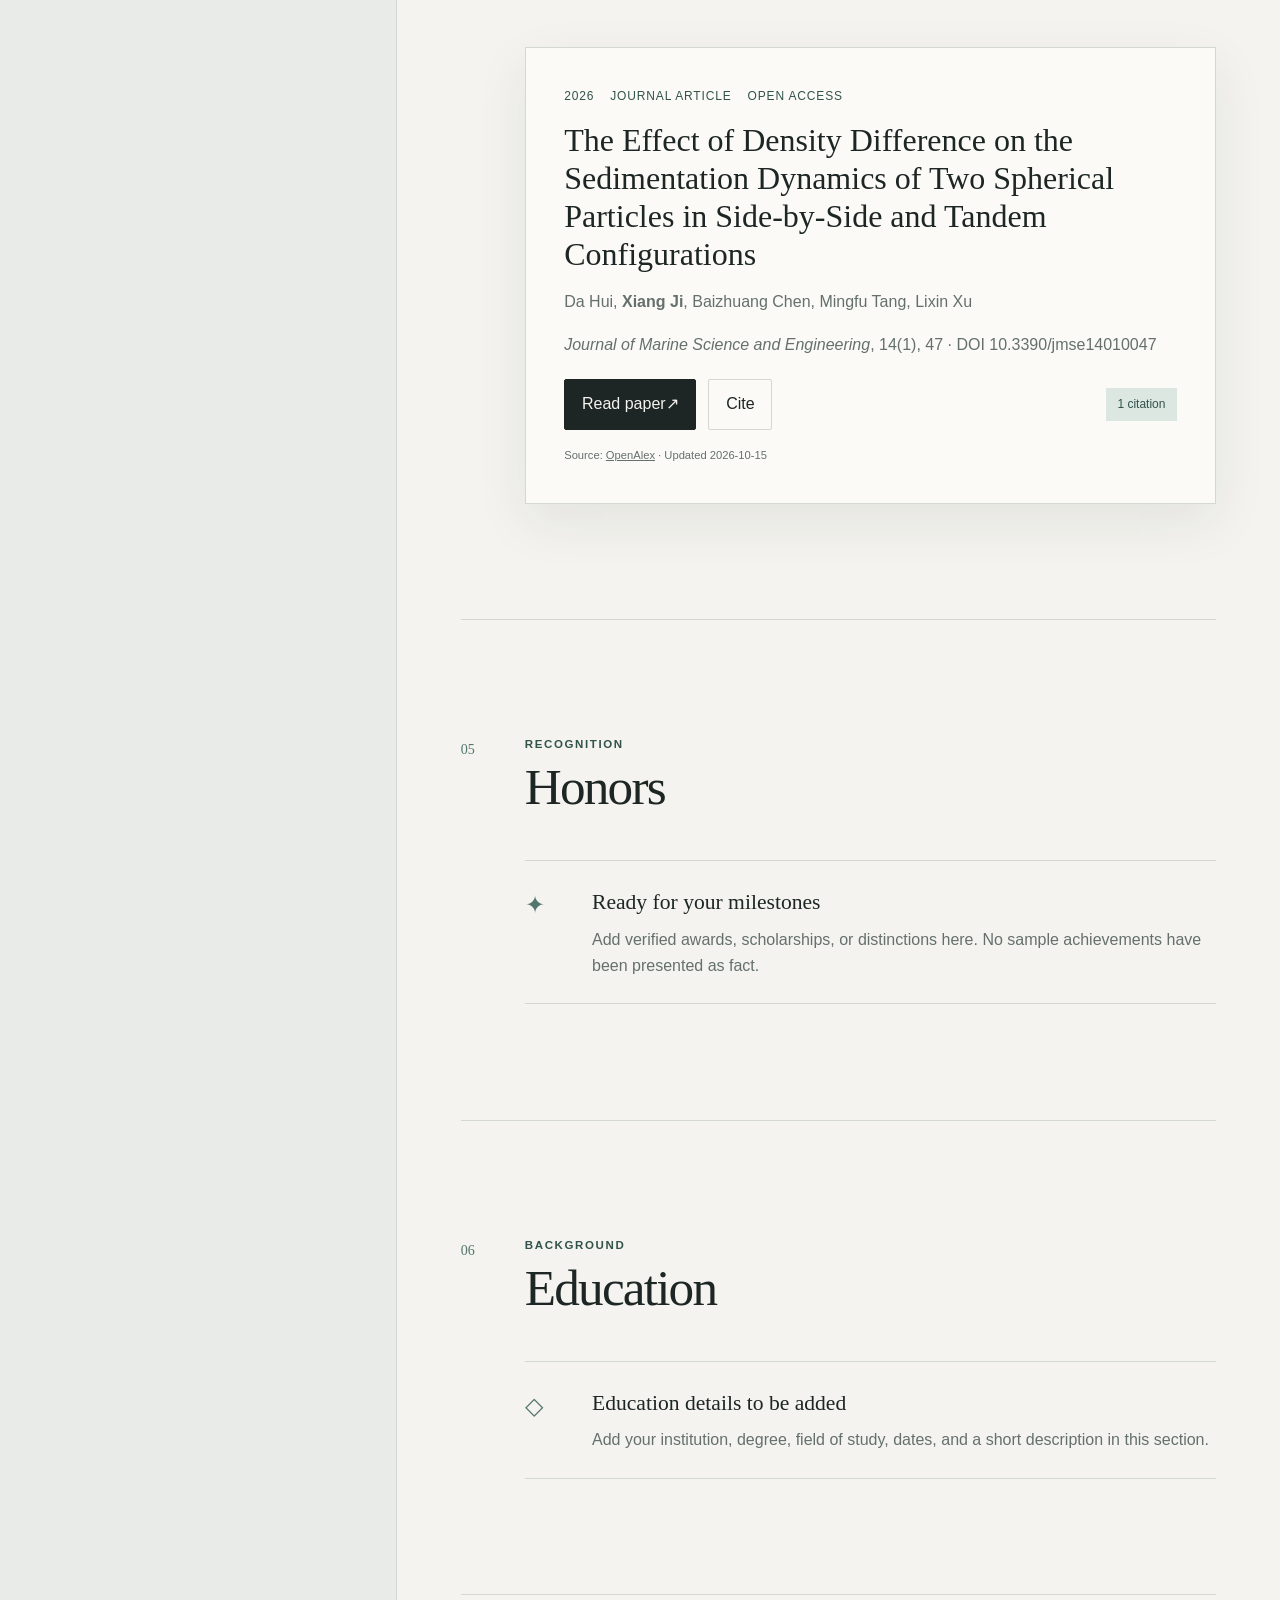
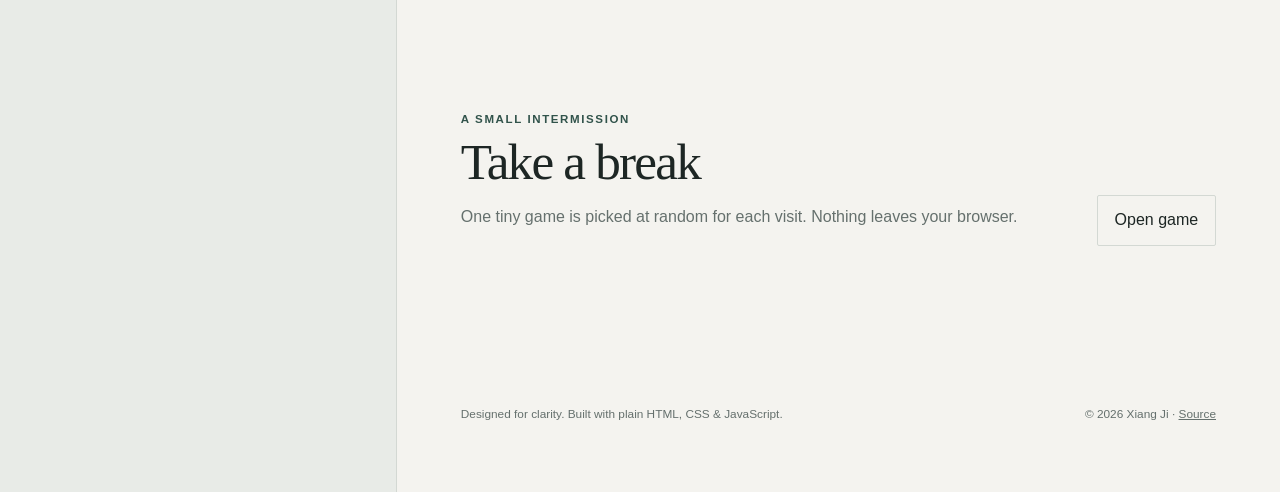
==== commit 7fdfc224: "Keep contact details private by default" ====
--- a/index.html
+++ b/index.html
@@ -45,7 +45,7 @@
         <div class="profile-links" aria-label="Profile links">
           <a href="https://github.com/jixiang0278" target="_blank" rel="noreferrer">GitHub <span aria-hidden="true">↗</span></a>
           <!-- TODO: Replace the placeholders below with your real profiles. -->
-          <a class="is-placeholder" href="mailto:3068784729@qq.com">Email</a>
+          <span class="is-placeholder" title="Add your preferred email address">Email · add link</span>
           <span class="is-placeholder" title="Add your Google Scholar URL">Google Scholar · add link</span>
           <span class="is-placeholder" title="Add your ORCID URL">ORCID · add link</span>
           <span class="is-placeholder" title="Add your LinkedIn URL">LinkedIn · add link</span>
@@ -85,7 +85,7 @@
             <div class="button-row">
               <a class="button button--primary" href="#publications">View my work</a>
               <a class="button button--secondary" href="https://github.com/jixiang0278" target="_blank" rel="noreferrer">GitHub <span aria-hidden="true">↗</span></a>
-              <a class="text-link" href="mailto:3068784729@qq.com">Contact me</a>
+              <span class="text-link is-placeholder" title="Add your preferred contact link">Contact link · add</span>
             </div>
           </div>
           <div class="hero__aside" aria-label="At a glance">
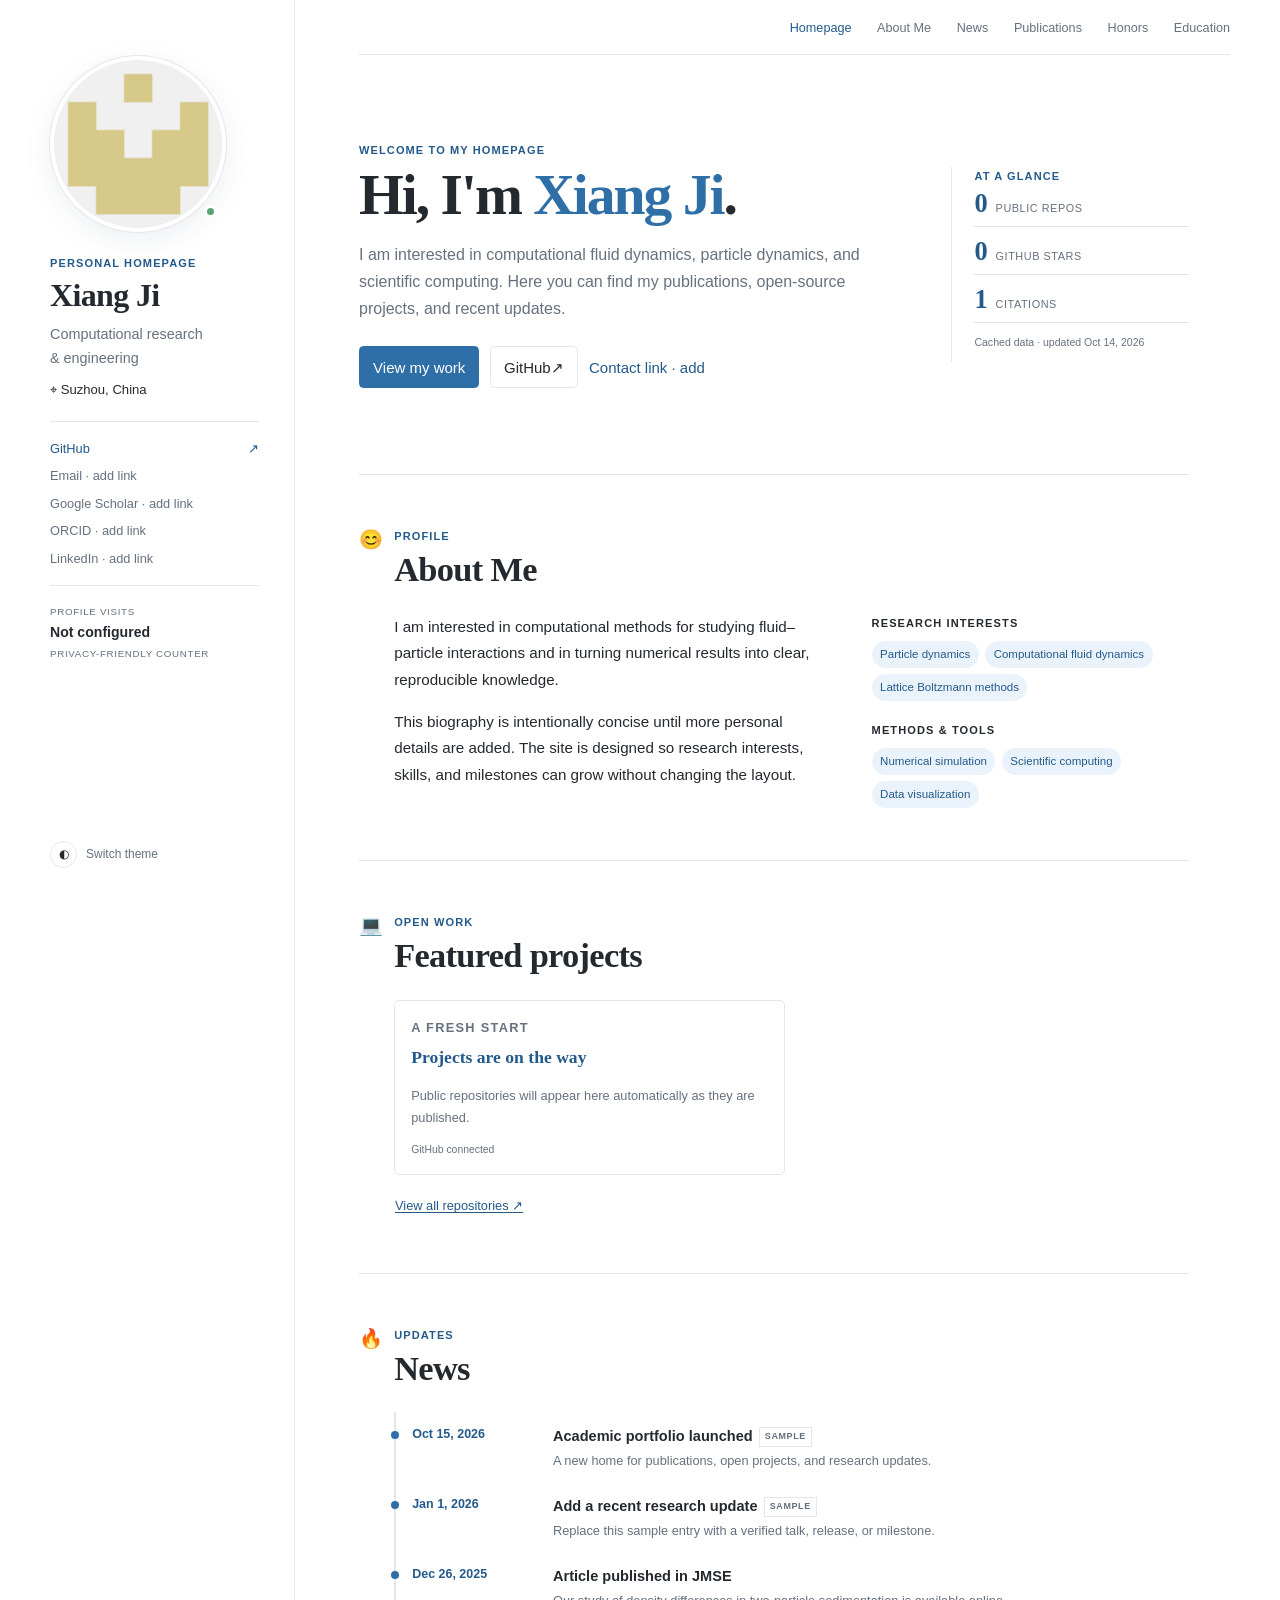
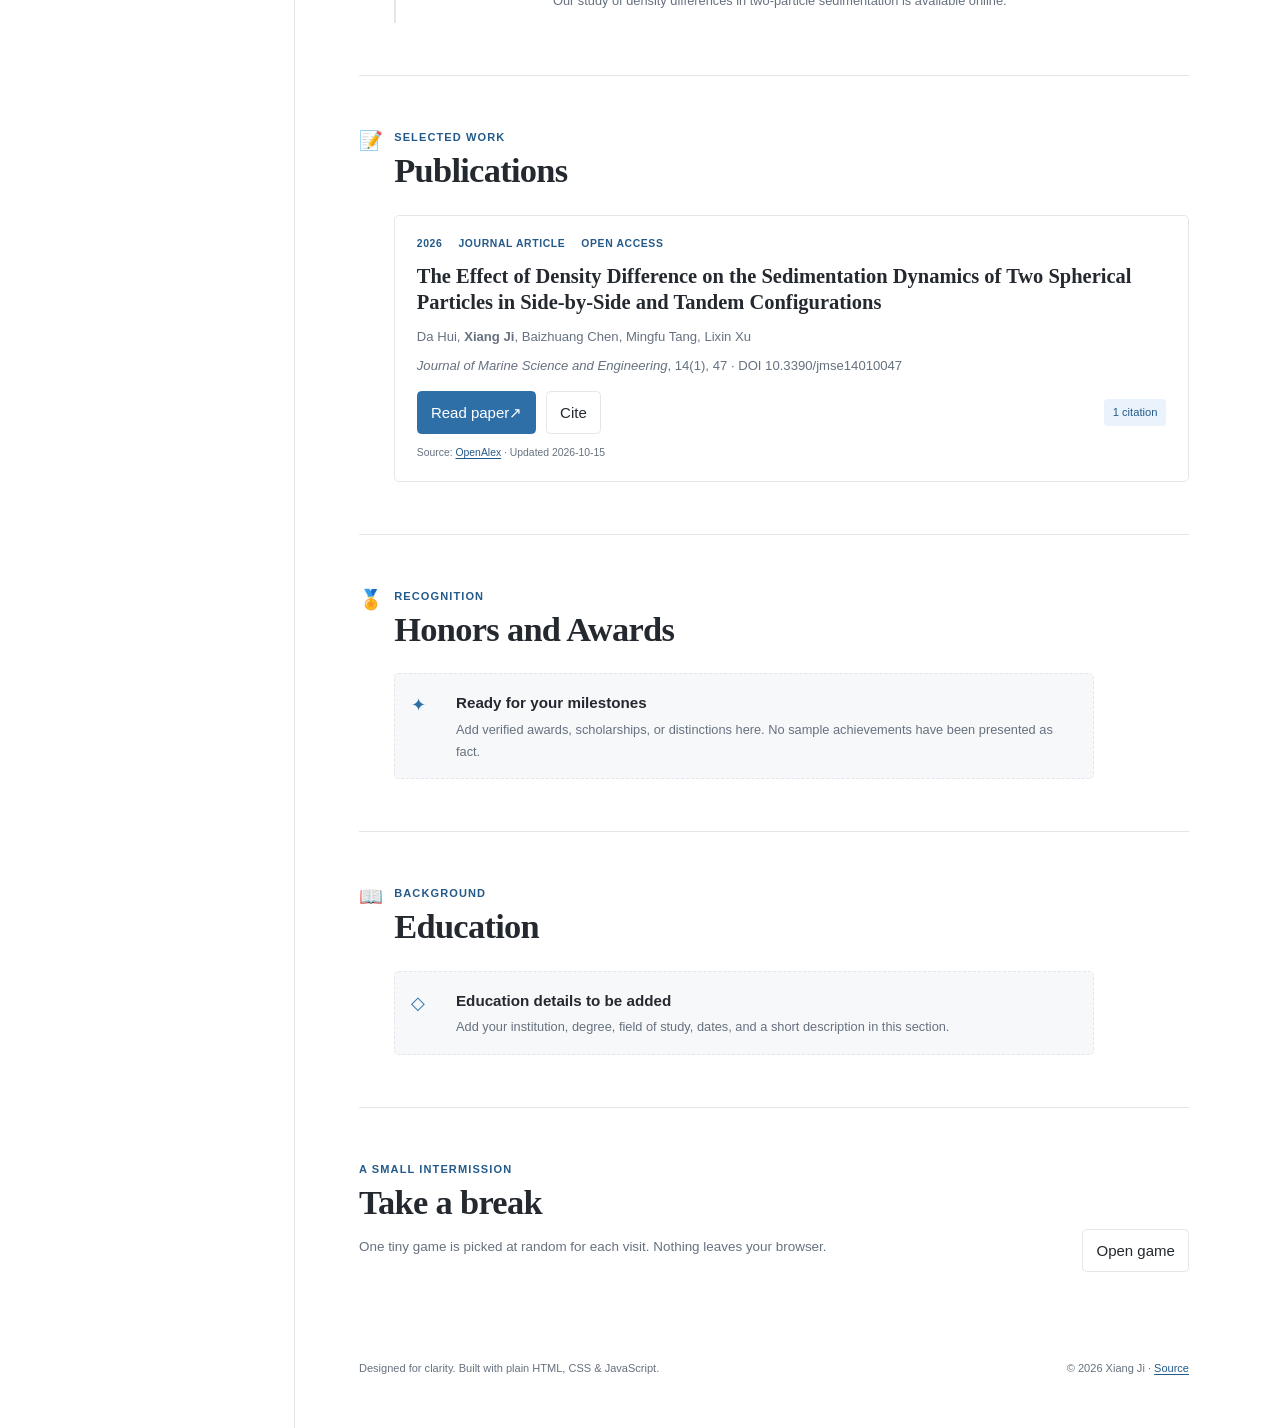
==== commit c503bf9e: "Refine homepage with compact academic layout" ====
--- a/index.html
+++ b/index.html
@@ -15,7 +15,7 @@
   <meta property="og:image" content="https://avatars.githubusercontent.com/u/342905541?v=4">
   <link rel="preconnect" href="https://api.github.com">
   <link rel="preconnect" href="https://api.openalex.org">
-  <link rel="stylesheet" href="styles.css">
+  <link rel="stylesheet" href="styles.css?v=20261016">
   <script type="application/ld+json">
   {
     "@context": "https://schema.org",
@@ -37,7 +37,7 @@
           <img class="portrait" src="assets/profile.jpg" alt="Portrait of Xiang Ji" width="320" height="380" loading="eager" onerror="this.onerror=null;this.src='assets/profile-placeholder.svg'">
           <span class="availability-dot" aria-hidden="true"></span>
         </div>
-        <p class="eyebrow">Academic portfolio</p>
+        <p class="eyebrow">Personal homepage</p>
         <h1>Xiang Ji</h1>
         <p class="role">Computational research<br>& engineering</p>
         <p class="location"><span aria-hidden="true">⌖</span> Suzhou, China</p>
@@ -67,7 +67,7 @@
     <div class="content-column">
       <header class="site-header">
         <nav class="site-nav" aria-label="Primary navigation">
-          <a href="#home" class="active">Home</a>
+          <a href="#home" class="active">Homepage</a>
           <a href="#about">About Me</a>
           <a href="#news">News</a>
           <a href="#publications">Publications</a>
@@ -79,9 +79,9 @@
       <main id="main-content">
         <section class="hero section" id="home" aria-labelledby="home-heading">
           <div class="hero__copy">
-            <p class="kicker">Hello — I'm Xiang.</p>
-            <h2 id="home-heading">I study how computation can make complex physical systems <em>understandable.</em></h2>
-            <p class="hero__lede">My work sits at the intersection of computational fluid dynamics, particle dynamics, and scientific computing. This page collects my research and the tools I build along the way.</p>
+            <p class="kicker">Welcome to my homepage</p>
+            <h2 id="home-heading">Hi, I'm <em>Xiang Ji</em>.</h2>
+            <p class="hero__lede">I am interested in computational fluid dynamics, particle dynamics, and scientific computing. Here you can find my publications, open-source projects, and recent updates.</p>
             <div class="button-row">
               <a class="button button--primary" href="#publications">View my work</a>
               <a class="button button--secondary" href="https://github.com/jixiang0278" target="_blank" rel="noreferrer">GitHub <span aria-hidden="true">↗</span></a>
@@ -101,8 +101,8 @@
 
         <section class="section" id="about" aria-labelledby="about-heading">
           <div class="section-heading">
-            <p class="section-index">01</p>
-            <div><p class="eyebrow">Profile</p><h2 id="about-heading">About me</h2></div>
+            <p class="section-index" aria-hidden="true">😊</p>
+            <div><p class="eyebrow">Profile</p><h2 id="about-heading">About Me</h2></div>
           </div>
           <div class="about-grid">
             <div class="prose">
@@ -119,7 +119,7 @@
 
         <section class="section projects-section" id="projects" aria-labelledby="projects-heading">
           <div class="section-heading">
-            <p class="section-index">02</p>
+            <p class="section-index" aria-hidden="true">💻</p>
             <div><p class="eyebrow">Open work</p><h2 id="projects-heading">Featured projects</h2></div>
           </div>
           <div class="project-grid" id="project-grid" aria-live="polite">
@@ -130,7 +130,7 @@
 
         <section class="section" id="news" aria-labelledby="news-heading">
           <div class="section-heading">
-            <p class="section-index">03</p>
+            <p class="section-index" aria-hidden="true">🔥</p>
             <div><p class="eyebrow">Updates</p><h2 id="news-heading">News</h2></div>
           </div>
           <ol class="timeline" id="news-list">
@@ -140,7 +140,7 @@
 
         <section class="section" id="publications" aria-labelledby="publications-heading">
           <div class="section-heading">
-            <p class="section-index">04</p>
+            <p class="section-index" aria-hidden="true">📝</p>
             <div><p class="eyebrow">Selected work</p><h2 id="publications-heading">Publications</h2></div>
           </div>
           <div id="publication-list">
@@ -152,8 +152,8 @@
 
         <section class="section" id="honors" aria-labelledby="honors-heading">
           <div class="section-heading">
-            <p class="section-index">05</p>
-            <div><p class="eyebrow">Recognition</p><h2 id="honors-heading">Honors</h2></div>
+            <p class="section-index" aria-hidden="true">🏅</p>
+            <div><p class="eyebrow">Recognition</p><h2 id="honors-heading">Honors and Awards</h2></div>
           </div>
           <div class="empty-state">
             <span aria-hidden="true">✦</span>
@@ -163,7 +163,7 @@
 
         <section class="section" id="education" aria-labelledby="education-heading">
           <div class="section-heading">
-            <p class="section-index">06</p>
+            <p class="section-index" aria-hidden="true">📖</p>
             <div><p class="eyebrow">Background</p><h2 id="education-heading">Education</h2></div>
           </div>
           <div class="empty-state">
@@ -205,6 +205,6 @@
     <p class="copy-status" id="copy-status" aria-live="polite"></p>
   </dialog>
 
-  <script src="script.js" defer></script>
+  <script src="script.js?v=20261016" defer></script>
 </body>
 </html>
--- a/styles.css
+++ b/styles.css
@@ -1,131 +1,133 @@
 :root {
   color-scheme: light;
-  --bg: #f4f3ef;
-  --panel: #e8ebe7;
-  --surface: #fbfaf7;
-  --ink: #1d2624;
-  --muted: #65706d;
-  --line: #d3d8d3;
-  --accent: #53766d;
-  --accent-dark: #31534b;
-  --accent-soft: #dce7e2;
-  --serif: "Iowan Old Style", "Palatino Linotype", Palatino, Georgia, serif;
-  --sans: Inter, ui-sans-serif, -apple-system, BlinkMacSystemFont, "Segoe UI", sans-serif;
-  --shadow: 0 18px 50px rgba(29, 38, 36, .08);
+  --bg: #ffffff;
+  --panel: #f7f8fa;
+  --surface: #ffffff;
+  --ink: #24292f;
+  --muted: #66717f;
+  --line: #e3e7ec;
+  --accent: #2f6fa8;
+  --accent-dark: #245a8b;
+  --accent-soft: #eaf3fb;
+  --serif: Georgia, "Times New Roman", serif;
+  --sans: -apple-system, BlinkMacSystemFont, "Segoe UI", Roboto, Helvetica, Arial, sans-serif;
+  --shadow: 0 8px 28px rgba(31, 52, 73, .08);
 }
 
 [data-theme="dark"] {
   color-scheme: dark;
-  --bg: #151a19;
-  --panel: #1c2522;
-  --surface: #202725;
-  --ink: #eef1ec;
-  --muted: #a5b0ac;
-  --line: #34403c;
-  --accent: #8bb2a7;
-  --accent-dark: #bdd2cb;
-  --accent-soft: #283a35;
-  --shadow: 0 18px 50px rgba(0, 0, 0, .25);
+  --bg: #11161c;
+  --panel: #171e26;
+  --surface: #171e26;
+  --ink: #e8edf2;
+  --muted: #9aa7b5;
+  --line: #2b3642;
+  --accent: #76aee0;
+  --accent-dark: #9bc5ea;
+  --accent-soft: #1b3144;
+  --shadow: 0 8px 28px rgba(0, 0, 0, .24);
 }
 
 * { box-sizing: border-box; }
-html { scroll-behavior: smooth; scroll-padding-top: 6rem; }
-body { margin: 0; background: var(--bg); color: var(--ink); font-family: var(--sans); line-height: 1.65; }
-a { color: inherit; }
+html { scroll-behavior: smooth; scroll-padding-top: 5rem; }
+body { margin: 0; background: var(--bg); color: var(--ink); font-family: var(--sans); font-size: 15px; line-height: 1.68; }
+a { color: var(--accent-dark); text-underline-offset: .18em; }
 button, input { font: inherit; }
 button, a { -webkit-tap-highlight-color: transparent; }
-img { max-width: 100%; display: block; }
-::selection { background: var(--accent); color: var(--surface); }
-
-.skip-link { position: fixed; left: 1rem; top: -5rem; z-index: 100; padding: .7rem 1rem; background: var(--ink); color: var(--bg); border-radius: .4rem; }
+img { display: block; max-width: 100%; }
+::selection { background: var(--accent); color: white; }
+
+.skip-link { position: fixed; left: 1rem; top: -5rem; z-index: 100; padding: .65rem .9rem; background: var(--ink); color: var(--bg); border-radius: .25rem; }
 .skip-link:focus { top: 1rem; }
-.page-shell { display: grid; grid-template-columns: minmax(260px, 31vw) 1fr; min-height: 100vh; }
-.profile-panel { background: var(--panel); border-right: 1px solid var(--line); }
-.profile-panel__inner { position: sticky; top: 0; min-height: 100vh; max-width: 470px; margin-left: auto; padding: clamp(2rem, 5vw, 5.5rem); display: flex; flex-direction: column; align-items: flex-start; }
-.portrait-wrap { position: relative; width: min(100%, 270px); margin-bottom: 2rem; }
-.portrait { width: 100%; aspect-ratio: 4 / 4.5; object-fit: cover; object-position: center; filter: saturate(.78) contrast(1.03); border-radius: 2px 2px 6rem 2px; box-shadow: var(--shadow); background: var(--surface); }
-.availability-dot { position: absolute; right: 1.1rem; bottom: 1.1rem; width: 13px; height: 13px; background: #6e9d76; border: 3px solid var(--panel); border-radius: 50%; }
-.eyebrow, .kicker, .micro-label { margin: 0 0 .45rem; color: var(--accent-dark); font-size: .72rem; font-weight: 700; letter-spacing: .14em; text-transform: uppercase; }
-.profile-panel h1 { margin: 0; font-family: var(--serif); font-size: clamp(2.5rem, 4vw, 4.3rem); font-weight: 500; line-height: .98; letter-spacing: -.04em; }
-.role { margin: 1rem 0; color: var(--muted); font-size: 1rem; }
-.location { margin: 0 0 1.75rem; font-size: .88rem; }
-.profile-links { display: grid; gap: .5rem; width: 100%; max-width: 270px; padding: 1.25rem 0; border-top: 1px solid var(--line); border-bottom: 1px solid var(--line); font-size: .84rem; }
-.profile-links a { text-decoration: none; display: flex; justify-content: space-between; }
-.profile-links a:hover { color: var(--accent-dark); }
+.page-shell { width: min(1180px, calc(100% - 3rem)); margin: 0 auto; display: grid; grid-template-columns: 245px minmax(0, 1fr); gap: clamp(2.5rem, 5vw, 5.5rem); min-height: 100vh; }
+.profile-panel { border-right: 1px solid var(--line); }
+.profile-panel__inner { position: sticky; top: 0; min-height: 100vh; padding: 3.5rem 2.2rem 2rem 0; display: flex; flex-direction: column; align-items: flex-start; }
+.portrait-wrap { position: relative; width: 176px; margin-bottom: 1.35rem; }
+.portrait { width: 176px; height: 176px; aspect-ratio: 1; object-fit: cover; object-position: center; border-radius: 50%; border: 4px solid var(--surface); box-shadow: 0 0 0 1px var(--line), var(--shadow); background: var(--panel); }
+.availability-dot { position: absolute; right: 9px; bottom: 14px; width: 13px; height: 13px; background: #55a66f; border: 3px solid var(--bg); border-radius: 50%; }
+.eyebrow, .kicker, .micro-label { margin: 0 0 .28rem; color: var(--accent-dark); font-size: .69rem; font-weight: 700; letter-spacing: .1em; text-transform: uppercase; }
+.profile-panel h1 { margin: 0; font-family: var(--serif); font-size: 2rem; font-weight: 600; line-height: 1.15; letter-spacing: -.02em; }
+.role { margin: .55rem 0; color: var(--muted); font-size: .9rem; }
+.location { margin: 0 0 1.2rem; font-size: .82rem; }
+.profile-links { display: grid; gap: .38rem; width: 100%; padding: 1rem 0; border-top: 1px solid var(--line); border-bottom: 1px solid var(--line); font-size: .8rem; }
+.profile-links a { display: flex; justify-content: space-between; text-decoration: none; }
+.profile-links a:hover { text-decoration: underline; }
 .is-placeholder { color: var(--muted); }
-.visitor-card { margin: 1.5rem 0; display: grid; }
-.visitor-card__label, .visitor-card__note { color: var(--muted); font-size: .68rem; letter-spacing: .08em; text-transform: uppercase; }
-.visitor-card strong { margin: .1rem 0; font-family: var(--serif); font-size: 1.15rem; font-weight: 500; }
-.theme-toggle { margin-top: auto; border: 0; padding: 0; background: transparent; color: var(--muted); cursor: pointer; display: inline-flex; gap: .65rem; align-items: center; font-size: .78rem; }
-.theme-toggle__icon { display: grid; place-items: center; width: 1.8rem; height: 1.8rem; border: 1px solid var(--line); border-radius: 50%; color: var(--ink); }
+.visitor-card { margin: 1.1rem 0; display: grid; }
+.visitor-card__label, .visitor-card__note { color: var(--muted); font-size: .61rem; letter-spacing: .07em; text-transform: uppercase; }
+.visitor-card strong { margin: .05rem 0; font-size: .88rem; font-weight: 600; }
+.theme-toggle { margin-top: auto; border: 0; padding: 0; background: transparent; color: var(--muted); cursor: pointer; display: inline-flex; gap: .55rem; align-items: center; font-size: .75rem; }
+.theme-toggle__icon { display: grid; place-items: center; width: 1.7rem; height: 1.7rem; border: 1px solid var(--line); border-radius: 50%; color: var(--ink); }
 
 .content-column { min-width: 0; }
-.site-header { position: sticky; top: 0; z-index: 20; display: flex; justify-content: flex-end; padding: 1.3rem clamp(1.5rem, 5vw, 5rem); background: color-mix(in srgb, var(--bg) 88%, transparent); backdrop-filter: blur(16px); border-bottom: 1px solid color-mix(in srgb, var(--line) 72%, transparent); }
-.site-nav { display: flex; gap: clamp(.8rem, 2vw, 2rem); overflow-x: auto; scrollbar-width: none; }
-.site-nav a { position: relative; flex: 0 0 auto; color: var(--muted); font-size: .78rem; text-decoration: none; }
-.site-nav a:hover, .site-nav a.active { color: var(--ink); }
-.site-nav a.active::after { content: ""; position: absolute; left: 0; right: 0; bottom: -.45rem; height: 1px; background: var(--accent); }
-main, .site-footer { width: min(1040px, calc(100% - clamp(3rem, 10vw, 10rem))); margin-inline: auto; }
-.section { padding: clamp(4.5rem, 9vw, 8.5rem) 0; border-bottom: 1px solid var(--line); }
-.hero { min-height: calc(100vh - 68px); display: grid; align-content: center; grid-template-columns: minmax(0, 1.8fr) minmax(190px, .7fr); gap: clamp(3rem, 6vw, 7rem); }
-.hero h2 { margin: .5rem 0 1.5rem; max-width: 760px; font-family: var(--serif); font-size: clamp(2.8rem, 5.8vw, 6.6rem); font-weight: 400; line-height: .98; letter-spacing: -.055em; text-wrap: balance; }
-.hero h2 em { color: var(--accent); font-weight: inherit; }
-.hero__lede { max-width: 680px; margin: 0 0 2rem; color: var(--muted); font-size: clamp(1rem, 1.4vw, 1.16rem); }
-.button-row { display: flex; flex-wrap: wrap; align-items: center; gap: .75rem; }
-.button { display: inline-flex; align-items: center; justify-content: center; min-height: 44px; padding: .7rem 1.05rem; border: 1px solid var(--line); border-radius: 2px; text-decoration: none; cursor: pointer; transition: transform .18s ease, background .18s ease; }
-.button:hover { transform: translateY(-2px); }
-.button--primary { background: var(--ink); border-color: var(--ink); color: var(--bg); }
-.button--secondary { background: transparent; color: var(--ink); }
-.text-link { padding: .35rem .1rem; color: var(--accent-dark); text-underline-offset: .25rem; }
-.hero__aside { align-self: end; padding-left: 1.5rem; border-left: 1px solid var(--line); }
-.stat-grid { display: grid; gap: 1rem; }
-.stat-grid div { display: grid; padding-bottom: 1rem; border-bottom: 1px solid var(--line); }
-.stat-grid strong { font-family: var(--serif); font-size: 2.4rem; font-weight: 400; line-height: 1; }
-.stat-grid span { margin-top: .3rem; color: var(--muted); font-size: .73rem; text-transform: uppercase; letter-spacing: .08em; }
-.data-note { color: var(--muted); font-size: .72rem; }
-
-.section-heading { display: grid; grid-template-columns: 4rem 1fr; margin-bottom: 3rem; }
-.section-index { margin: .2rem 0 0; color: var(--accent); font-family: var(--serif); font-size: .88rem; }
-.section-heading h2, .game-intro h2 { margin: 0; font-family: var(--serif); font-size: clamp(2.3rem, 4vw, 4.1rem); font-weight: 400; letter-spacing: -.035em; line-height: 1; }
-.about-grid { display: grid; grid-template-columns: 1fr .8fr; gap: clamp(2rem, 8vw, 7rem); padding-left: 4rem; }
-.prose { font-family: var(--serif); font-size: clamp(1.2rem, 2vw, 1.55rem); line-height: 1.55; }
+.site-header { position: sticky; top: 0; z-index: 20; padding: 1.15rem 0 .9rem; background: color-mix(in srgb, var(--bg) 94%, transparent); backdrop-filter: blur(12px); border-bottom: 1px solid var(--line); }
+.site-nav { display: flex; justify-content: flex-end; gap: clamp(.85rem, 2vw, 1.6rem); overflow-x: auto; scrollbar-width: none; }
+.site-nav a { position: relative; flex: 0 0 auto; color: var(--muted); font-size: .79rem; font-weight: 500; text-decoration: none; }
+.site-nav a:hover, .site-nav a.active { color: var(--accent-dark); }
+.site-nav a.active::after { content: ""; position: absolute; left: 0; right: 0; bottom: -.93rem; height: 2px; background: var(--accent); }
+main, .site-footer { width: min(830px, 100%); }
+.section { padding: 3.25rem 0; border-bottom: 1px solid var(--line); }
+.hero { min-height: 420px; display: grid; align-content: center; grid-template-columns: minmax(0, 1.6fr) minmax(185px, .7fr); gap: 3rem; }
+.hero h2 { margin: .3rem 0 1rem; max-width: 650px; font-family: var(--serif); font-size: clamp(2.25rem, 4.5vw, 3.75rem); font-weight: 600; line-height: 1.08; letter-spacing: -.035em; }
+.hero h2 em { color: var(--accent); font-style: normal; }
+.hero__lede { max-width: 660px; margin: 0 0 1.45rem; color: var(--muted); font-size: 1rem; }
+.button-row { display: flex; flex-wrap: wrap; align-items: center; gap: .65rem; }
+.button { display: inline-flex; align-items: center; justify-content: center; min-height: 38px; padding: .48rem .82rem; border: 1px solid var(--line); border-radius: .28rem; background: var(--surface); color: var(--ink); text-decoration: none; cursor: pointer; transition: border-color .15s ease, color .15s ease, background .15s ease; }
+.button:hover { border-color: var(--accent); color: var(--accent-dark); }
+.button--primary { background: var(--accent); border-color: var(--accent); color: white; }
+.button--primary:hover { background: var(--accent-dark); color: white; }
+.button--secondary { background: var(--surface); }
+.text-link { padding: .25rem .05rem; color: var(--accent-dark); }
+.hero__aside { align-self: center; padding-left: 1.4rem; border-left: 1px solid var(--line); }
+.stat-grid { display: grid; gap: .7rem; }
+.stat-grid div { display: flex; align-items: baseline; gap: .5rem; padding-bottom: .55rem; border-bottom: 1px solid var(--line); }
+.stat-grid strong { color: var(--accent-dark); font-family: var(--serif); font-size: 1.65rem; line-height: 1; }
+.stat-grid span { color: var(--muted); font-size: .68rem; text-transform: uppercase; letter-spacing: .05em; }
+.data-note { color: var(--muted); font-size: .66rem; }
+
+.section-heading { display: grid; grid-template-columns: 2.2rem 1fr; align-items: start; margin-bottom: 1.5rem; }
+.section-index { margin: .05rem 0 0; font-size: 1.2rem; line-height: 1.2; }
+.section-heading h2, .game-intro h2 { margin: 0; font-family: var(--serif); font-size: clamp(1.65rem, 3vw, 2.15rem); font-weight: 600; letter-spacing: -.02em; line-height: 1.15; }
+.about-grid { display: grid; grid-template-columns: 1.15fr .85fr; gap: 3rem; padding-left: 2.2rem; }
+.prose { font-family: var(--sans); font-size: .95rem; line-height: 1.75; }
 .prose p:first-child { margin-top: 0; }
-.tag-groups { display: grid; gap: 2rem; }
-.tag-groups h3 { margin: 0 0 .8rem; font-size: .72rem; text-transform: uppercase; letter-spacing: .12em; }
-.tag-list { display: flex; flex-wrap: wrap; gap: .5rem; margin: 0; padding: 0; list-style: none; }
-.tag-list li { padding: .4rem .65rem; background: var(--accent-soft); color: var(--accent-dark); border-radius: 999px; font-size: .78rem; }
-.project-grid { display: grid; grid-template-columns: repeat(2, minmax(0, 1fr)); gap: 1rem; margin: 0 0 1.5rem 4rem; }
-.project-card { min-height: 200px; padding: 1.4rem; background: var(--surface); border: 1px solid var(--line); box-shadow: 0 8px 30px rgba(0,0,0,.025); display: flex; flex-direction: column; }
-.project-card__top { display: flex; justify-content: space-between; gap: 1rem; }
-.project-card h3 { margin: 0; font-family: var(--serif); font-size: 1.4rem; font-weight: 500; }
+.tag-groups { display: grid; gap: 1.2rem; }
+.tag-groups h3 { margin: 0 0 .55rem; font-size: .69rem; text-transform: uppercase; letter-spacing: .1em; }
+.tag-list { display: flex; flex-wrap: wrap; gap: .4rem; margin: 0; padding: 0; list-style: none; }
+.tag-list li { padding: .24rem .53rem; background: var(--accent-soft); color: var(--accent-dark); border-radius: 999px; font-size: .72rem; }
+.project-grid { display: grid; grid-template-columns: repeat(2, minmax(0, 1fr)); gap: .8rem; margin: 0 0 1rem 2.2rem; }
+.project-card { min-height: 165px; padding: 1rem; background: var(--surface); border: 1px solid var(--line); border-radius: .32rem; display: flex; flex-direction: column; }
+.project-card:hover { border-color: color-mix(in srgb, var(--accent) 60%, var(--line)); box-shadow: var(--shadow); }
+.project-card__top { display: flex; justify-content: space-between; gap: 1rem; color: var(--muted); font-size: .75rem; }
+.project-card h3 { margin: 0; font-family: var(--serif); font-size: 1.1rem; font-weight: 600; }
 .project-card h3 a { text-decoration: none; }
-.project-card h3 a:hover { color: var(--accent-dark); }
-.project-card p { color: var(--muted); font-size: .88rem; }
-.project-card__meta { display: flex; gap: 1rem; margin-top: auto; color: var(--muted); font-size: .72rem; }
-.language-dot { display: inline-block; width: 7px; height: 7px; margin-right: .35rem; border-radius: 50%; background: var(--accent); }
-.arrow-link { display: inline-block; margin-left: 4rem; }
-
-.timeline { margin: 0 0 0 4rem; padding: 0; list-style: none; }
-.timeline li { display: grid; grid-template-columns: 9rem 1fr; gap: 2rem; padding: 1.25rem 0; border-top: 1px solid var(--line); }
-.timeline time { color: var(--accent-dark); font-family: var(--serif); }
-.timeline h3 { margin: 0; font-family: var(--serif); font-size: 1.2rem; font-weight: 500; }
-.timeline p { margin: .25rem 0 0; color: var(--muted); font-size: .88rem; }
-.placeholder-badge { display: inline-block; margin-left: .4rem; padding: .12rem .35rem; border: 1px solid var(--line); color: var(--muted); font-family: var(--sans); font-size: .58rem; letter-spacing: .08em; text-transform: uppercase; vertical-align: middle; }
-.publication-card { margin-left: 4rem; padding: clamp(1.5rem, 3vw, 2.4rem); background: var(--surface); border: 1px solid var(--line); box-shadow: var(--shadow); }
-.publication-meta { display: flex; flex-wrap: wrap; gap: .5rem 1rem; color: var(--accent-dark); font-size: .75rem; text-transform: uppercase; letter-spacing: .07em; }
-.publication-card h3 { max-width: 780px; margin: 1rem 0; font-family: var(--serif); font-size: clamp(1.55rem, 2.5vw, 2.35rem); font-weight: 500; line-height: 1.18; }
-.publication-authors, .publication-journal { color: var(--muted); }
-.publication-actions { display: flex; flex-wrap: wrap; align-items: center; gap: .75rem; margin-top: 1.3rem; }
-.citation-chip { margin-left: auto; padding: .4rem .7rem; background: var(--accent-soft); color: var(--accent-dark); font-size: .75rem; }
-.citation-source { margin: 1rem 0 0; color: var(--muted); font-size: .7rem; }
-.empty-state { margin-left: 4rem; display: grid; grid-template-columns: 3rem 1fr; gap: 1.2rem; max-width: 700px; padding: 1.5rem 0; border-top: 1px solid var(--line); border-bottom: 1px solid var(--line); }
-.empty-state > span { color: var(--accent); font-size: 1.5rem; }
-.empty-state h3 { margin: 0; font-family: var(--serif); font-size: 1.35rem; font-weight: 500; }
-.empty-state p { margin: .35rem 0 0; color: var(--muted); }
+.project-card p { color: var(--muted); font-size: .8rem; }
+.project-card__meta { display: flex; flex-wrap: wrap; gap: .65rem; margin-top: auto; color: var(--muted); font-size: .65rem; }
+.language-dot { display: inline-block; width: 7px; height: 7px; margin-right: .3rem; border-radius: 50%; background: var(--accent); }
+.arrow-link { display: inline-block; margin-left: 2.2rem; font-size: .8rem; }
+
+.timeline { margin: 0 0 0 2.2rem; padding: 0; list-style: none; }
+.timeline li { position: relative; display: grid; grid-template-columns: 7.6rem 1fr; gap: 1.2rem; padding: .7rem 0 .7rem 1rem; border-left: 2px solid var(--line); }
+.timeline li::before { content: ""; position: absolute; top: 1.15rem; left: -5px; width: 8px; height: 8px; border-radius: 50%; background: var(--accent); }
+.timeline time { color: var(--accent-dark); font-size: .78rem; font-weight: 600; }
+.timeline h3 { margin: 0; font-size: .91rem; font-weight: 600; }
+.timeline p { margin: .12rem 0 0; color: var(--muted); font-size: .8rem; }
+.placeholder-badge { display: inline-block; margin-left: .4rem; padding: .08rem .3rem; border: 1px solid var(--line); color: var(--muted); font-size: .56rem; letter-spacing: .07em; text-transform: uppercase; vertical-align: middle; }
+.publication-card { margin-left: 2.2rem; padding: 1.2rem 1.35rem; background: var(--surface); border: 1px solid var(--line); border-radius: .32rem; }
+.publication-meta { display: flex; flex-wrap: wrap; gap: .4rem 1rem; color: var(--accent-dark); font-size: .65rem; font-weight: 600; text-transform: uppercase; letter-spacing: .06em; }
+.publication-card h3 { max-width: 750px; margin: .65rem 0; font-family: var(--serif); font-size: 1.28rem; font-weight: 600; line-height: 1.3; }
+.publication-authors, .publication-journal { margin: .4rem 0; color: var(--muted); font-size: .82rem; }
+.publication-actions { display: flex; flex-wrap: wrap; align-items: center; gap: .6rem; margin-top: .9rem; }
+.citation-chip { margin-left: auto; padding: .28rem .56rem; background: var(--accent-soft); color: var(--accent-dark); border-radius: .25rem; font-size: .7rem; }
+.citation-source { margin: .65rem 0 0; color: var(--muted); font-size: .65rem; }
+.empty-state { margin-left: 2.2rem; display: grid; grid-template-columns: 2rem 1fr; gap: .8rem; max-width: 700px; padding: 1rem; background: var(--panel); border: 1px dashed var(--line); border-radius: .3rem; }
+.empty-state > span { color: var(--accent); font-size: 1.15rem; }
+.empty-state h3 { margin: 0; font-size: .95rem; }
+.empty-state p { margin: .2rem 0 0; color: var(--muted); font-size: .8rem; }
 
 .game-section { border-bottom: 0; }
 .game-intro { display: flex; justify-content: space-between; align-items: end; gap: 2rem; }
-.game-intro p:not(.eyebrow) { max-width: 560px; color: var(--muted); }
+.game-intro p:not(.eyebrow) { max-width: 560px; color: var(--muted); font-size: .84rem; }
 .game-panel { margin-top: 2rem; padding: 1.25rem; background: var(--surface); border: 1px solid var(--line); }
 .game-toolbar { display: flex; align-items: center; justify-content: space-between; gap: 1rem; margin-bottom: 1rem; }
 .game-toolbar h3 { margin: 0; font-family: var(--serif); font-weight: 500; }
@@ -146,7 +148,7 @@
 .touch-controls button { min-height: 38px; background: transparent; border: 1px solid var(--line); color: var(--ink); }
 .touch-controls .up { grid-column: 2; }.touch-controls .left { grid-column: 1; grid-row: 2; }.touch-controls .down { grid-column: 2; grid-row: 2; }.touch-controls .right { grid-column: 3; grid-row: 2; }
 
-.site-footer { display: flex; justify-content: space-between; gap: 2rem; padding: 2rem 0 3.5rem; color: var(--muted); font-size: .74rem; }
+.site-footer { display: flex; justify-content: space-between; gap: 2rem; padding: 1.5rem 0 2.5rem; color: var(--muted); font-size: .69rem; }
 .citation-dialog { width: min(680px, calc(100% - 2rem)); padding: 2rem; background: var(--surface); color: var(--ink); border: 1px solid var(--line); box-shadow: var(--shadow); }
 .citation-dialog::backdrop { background: rgba(10,16,14,.65); backdrop-filter: blur(4px); }
 .citation-dialog h2 { font-family: var(--serif); font-weight: 500; }
@@ -154,36 +156,39 @@
 .citation-dialog pre { max-height: 300px; overflow: auto; padding: 1rem; white-space: pre-wrap; background: var(--panel); font-size: .75rem; }
 .copy-status { min-height: 1em; color: var(--accent-dark); font-size: .75rem; }
 
-@media (max-width: 980px) {
-  .page-shell { grid-template-columns: 1fr; }
+@media (max-width: 900px) {
+  .page-shell { width: min(760px, calc(100% - 2.4rem)); grid-template-columns: 1fr; gap: 0; }
   .profile-panel { border-right: 0; border-bottom: 1px solid var(--line); }
-  .profile-panel__inner { position: relative; min-height: auto; max-width: none; margin: 0; display: grid; grid-template-columns: 150px 1fr; gap: .4rem 1.5rem; padding: 2rem clamp(1.5rem, 6vw, 4rem); }
-  .portrait-wrap { grid-row: 1 / 8; width: 150px; margin: 0; }
+  .profile-panel__inner { position: relative; min-height: auto; display: grid; grid-template-columns: 130px 1fr; gap: .35rem 1.4rem; padding: 2rem 0; }
+  .portrait-wrap { grid-row: 1 / 8; width: 130px; margin: 0; }
+  .portrait { width: 130px; height: 130px; }
   .profile-panel h1, .profile-panel .eyebrow, .role, .location, .profile-links, .visitor-card, .theme-toggle { grid-column: 2; }
   .profile-links { grid-template-columns: repeat(2, minmax(0, 1fr)); max-width: none; }
   .visitor-card { margin: .4rem 0; }
   .theme-toggle { margin-top: .3rem; }
-  .hero { min-height: auto; padding-top: 7rem; }
+  .hero { min-height: auto; padding-top: 4rem; }
 }
 
 @media (max-width: 720px) {
   html { scroll-padding-top: 5rem; }
   .profile-panel__inner { grid-template-columns: 90px 1fr; gap: .3rem 1rem; }
   .portrait-wrap { width: 90px; }
+  .portrait { width: 90px; height: 90px; }
   .profile-panel h1 { font-size: 2.2rem; }
   .role { margin: .4rem 0; }
   .profile-links { grid-column: 1 / -1; margin-top: 1rem; }
   .visitor-card, .theme-toggle { grid-column: 1 / -1; }
-  .site-header { justify-content: flex-start; padding: 1rem 1.2rem; }
-  .site-nav { gap: 1.2rem; }
-  main, .site-footer { width: calc(100% - 2.4rem); }
+  .site-header { padding: .85rem 0; }
+  .site-nav { justify-content: flex-start; gap: 1.2rem; }
+  main, .site-footer { width: 100%; }
   .hero { grid-template-columns: 1fr; gap: 3rem; }
   .hero__aside { padding-left: 0; border-left: 0; }
   .stat-grid { grid-template-columns: repeat(3, 1fr); gap: .6rem; }
   .stat-grid div { border-bottom: 0; border-right: 1px solid var(--line); }
   .stat-grid div:last-child { border: 0; }
   .stat-grid strong { font-size: 1.8rem; }
-  .section-heading { grid-template-columns: 2.5rem 1fr; }
+  .section { padding: 2.6rem 0; }
+  .section-heading { grid-template-columns: 2.1rem 1fr; }
   .about-grid, .project-grid { grid-template-columns: 1fr; margin-left: 0; padding-left: 0; }
   .timeline, .publication-card, .empty-state, .arrow-link { margin-left: 0; }
   .timeline li { grid-template-columns: 1fr; gap: .3rem; }
